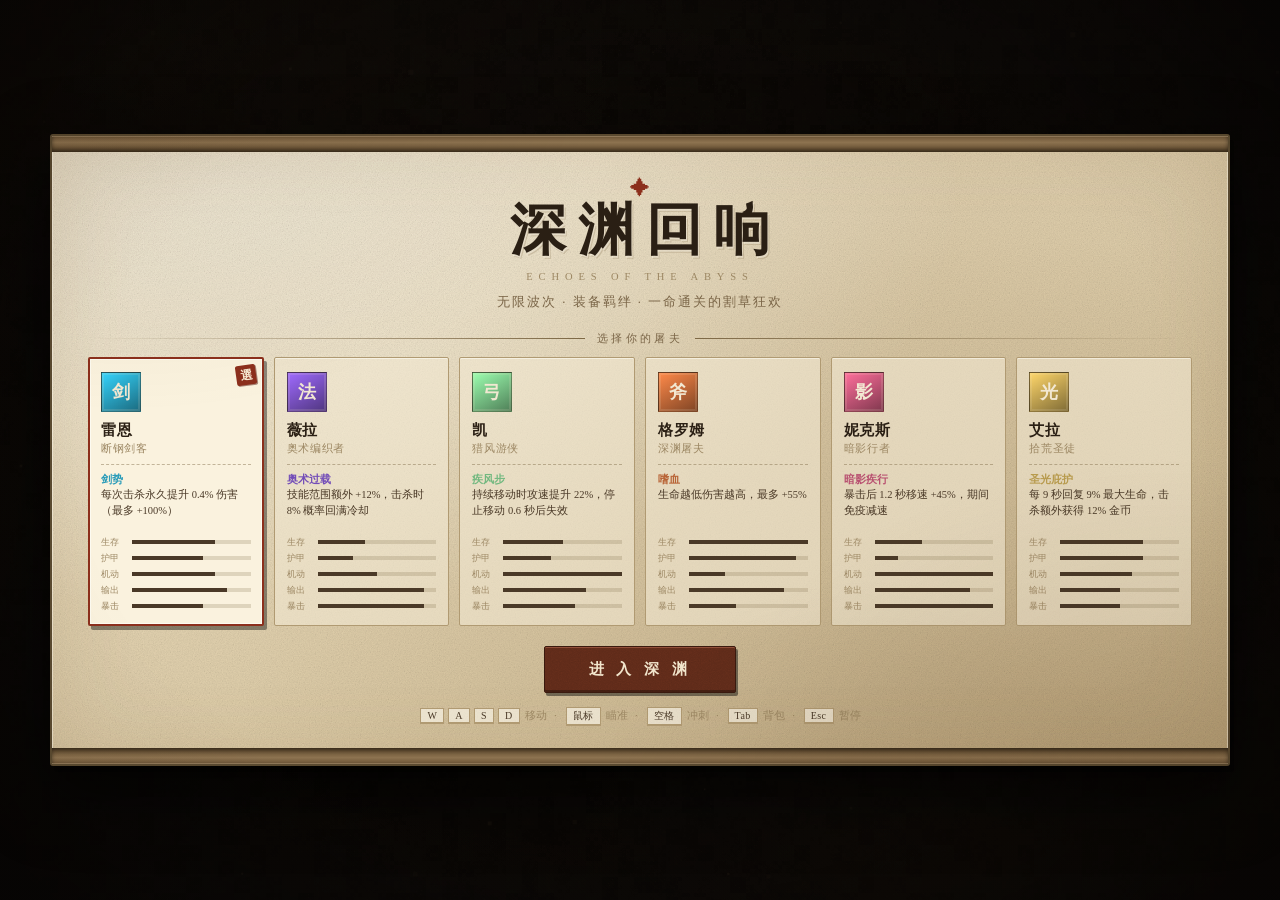
==== index.html @ 634b058a "feat: 深渊回响 —— 2.5D 割草肉鸽 - 纯前端零依赖，双击 index.html 即玩 - 10 武器 / 6 防具 / 10 饰品，词条与数值三层随机 - 佩戴位 + 12 格行囊：饰品" ====
<!DOCTYPE html>
<html lang="zh-CN">
<head>
<meta charset="utf-8" />
<meta name="viewport" content="width=device-width,initial-scale=1,maximum-scale=1,user-scalable=no" />
<title>深渊回响 · Echoes of the Abyss</title>
<link rel="stylesheet" href="css/style.css" />
</head>
<body>
<div id="app">
  <canvas id="cv"></canvas>

  <!-- ======================= HUD ======================= -->
  <div id="hud" class="hidden">
    <!-- 左上：生命 -->
    <div class="hud-panel hero-panel">
      <div class="avatar" id="avatarBox"><span id="avatarGlyph">剑</span></div>
      <div class="bars">
        <div class="bar hp-bar">
          <i id="hpFill"></i>
          <span id="hpText">100 / 100</span>
        </div>
        <div class="bar xp-bar">
          <i id="xpFill"></i>
          <span id="xpText">Lv.1</span>
        </div>
      </div>
    </div>

    <!-- 中上：波次 -->
    <div class="hud-panel wave-panel">
      <div class="wave-line">
        <span class="wlabel">WAVE</span>
        <b id="waveNum">1</b>
      </div>
      <div class="wave-timer" id="waveTimer">45.0</div>
      <div class="kill-line">击杀 <b id="killNum">0</b></div>
    </div>

    <!-- 右上：金币 -->
    <div class="hud-panel gold-panel">
      <span class="coin">◈</span>
      <b id="goldNum">0</b>
    </div>

    <!-- 左下：佩戴位 + 背包 + 羁绊 -->
    <div class="hud-left-bottom">
      <div class="worn-line">
        <div class="worn-bar" id="wornBar"></div>
        <button class="bag-toggle" id="bagToggle">
          <span class="bag-glyph">▤</span>
          <span class="bag-label">背包</span>
          <b id="bagCount">0/12</b>
        </button>
      </div>
      <div class="bond-bar" id="bondBar"></div>
    </div>

    <!-- 右下 -->
    <div class="hud-right-bottom">
      <div class="dash-box" id="dashBox">
        <div class="dash-fill" id="dashFill"></div>
        <div class="dash-label">冲刺</div>
      </div>
      <div class="stat-list" id="statList"></div>
    </div>
  </div>

  <!-- ======================= 标题 / 选人 ======================= -->
  <div id="screen-title" class="screen show">
    <div class="title-scroll">
      <div class="scroll-top"></div>
      <div class="scroll-body">
        <div class="title-block">
          <div class="title-mark">✦</div>
          <h1>深渊回响</h1>
          <div class="title-en">ECHOES OF THE ABYSS</div>
          <div class="title-sub">无限波次 · 装备羁绊 · 一命通关的割草狂欢</div>
        </div>

        <div class="section-label">选择你的屠夫</div>
        <div class="char-select" id="charSelect"></div>

        <div class="title-actions">
          <button class="btn primary big" id="btnStart">进 入 深 渊</button>
        </div>
        <div class="hint-line">
          <kbd>W</kbd><kbd>A</kbd><kbd>S</kbd><kbd>D</kbd> 移动 &nbsp;·&nbsp;
          <kbd>鼠标</kbd> 瞄准 &nbsp;·&nbsp; <kbd>空格</kbd> 冲刺 &nbsp;·&nbsp;
          <kbd>Tab</kbd> 背包 &nbsp;·&nbsp; <kbd>Esc</kbd> 暂停
        </div>
      </div>
      <div class="scroll-bottom"></div>
    </div>
  </div>

  <!-- ======================= 升级三选一 ======================= -->
  <div id="screen-levelup" class="screen">
    <div class="panel">
      <div class="panel-head">
        <div class="panel-title"><span class="lvl-badge" id="lvlBadge">2</span> 等级提升</div>
        <div class="panel-sub">从深渊的馈赠中挑选一项</div>
        <div class="rule"><span>❦</span></div>
      </div>
      <div class="cards" id="perkCards"></div>
      <div class="panel-foot">
        <button class="btn ghost" id="btnRerollPerk">重掷 · <span class="coin">◈</span><b id="perkRerollCost">25</b></button>
      </div>
    </div>
  </div>

  <!-- ======================= 商店 ======================= -->
  <div id="screen-shop" class="screen">
    <div class="panel shop-panel">
      <div class="panel-head">
        <div class="panel-title">黑 市</div>
        <div class="panel-sub">第 <b id="shopWave">1</b> 波已清空 · 物资已上架</div>
        <div class="rule"><span>❦</span></div>
      </div>

      <div class="shop-columns">
        <div class="shop-grid" id="shopGrid"></div>
        <aside class="loadout-side">
          <div class="side-title">佩 戴</div>
          <div class="worn-bar mini" id="shopWornBar"></div>
          <div class="side-title">背 包 <span class="side-count" id="shopBagCount">0/12</span></div>
          <div class="bag-grid mini" id="shopBagGrid"></div>
          <div class="side-title">羁 绊</div>
          <div class="bond-bar mini" id="shopBondBar"></div>
        </aside>
      </div>

      <div class="panel-foot shop-actions">
        <div class="foot-left">
          <button class="btn ghost" id="btnRerollShop">刷新 <span class="coin">◈</span><b id="shopRerollCost">20</b></button>
          <button class="btn ghost" id="btnHeal">治疗 45% <span class="coin">◈</span><b id="healCost">30</b></button>
          <button class="btn ghost" id="btnShopBag">整理背包</button>
        </div>
        <button class="btn primary" id="btnNextWave">进入第 <b id="nextWaveNum">2</b> 波 →</button>
      </div>
    </div>
  </div>

  <!-- ======================= 背包 ======================= -->
  <div id="screen-bag" class="screen">
    <div class="panel bag-panel">
      <div class="panel-head">
        <div class="panel-title">行 囊</div>
        <div class="panel-sub">武器与护甲需置于佩戴位方生效 · 饰品置于行囊中即生效</div>
        <div class="rule"><span>❦</span></div>
      </div>

      <div class="bag-layout">
        <section class="worn-side">
          <div class="side-title">佩 戴 位</div>
          <div class="worn-bar big" id="bagWornBar"></div>
          <div class="worn-tip" id="wornTip">点击行囊中的武器 / 护甲可换上</div>
          <div class="side-title">羁 绊</div>
          <div class="bond-bar" id="bagBondBar"></div>
        </section>

        <section class="bag-side">
          <div class="side-title">
            行 囊
            <span class="side-count" id="bagCount2">0 / 12</span>
          </div>
          <div class="bag-grid" id="bagGrid"></div>
          <div class="bag-legend">
            <span class="lg lg-on">● 生效中</span>
            <span class="lg lg-off">○ 未生效</span>
            <span class="lg">点击装备 · 右上角 ⊗ 丢弃</span>
          </div>
        </section>
      </div>

      <div class="panel-foot">
        <button class="btn primary" id="btnCloseBag">返回战斗</button>
      </div>
    </div>
  </div>

  <!-- ======================= 暂停 ======================= -->
  <div id="screen-pause" class="screen">
    <div class="panel pause-panel">
      <div class="panel-head">
        <div class="panel-title">暂 停</div>
        <div class="rule"><span>❦</span></div>
      </div>
      <div class="pause-stats" id="pauseStats"></div>
      <div class="panel-foot">
        <button class="btn ghost" id="btnOpenBag2">行囊</button>
        <button class="btn primary" id="btnResume">继续</button>
        <button class="btn ghost" id="btnQuit">放弃本局</button>
      </div>
    </div>
  </div>

  <!-- ======================= 死亡 ======================= -->
  <div id="screen-death" class="screen">
    <div class="panel death-panel">
      <div class="death-seal">✝</div>
      <div class="death-title">深 渊 吞 噬 了 你</div>
      <div class="death-sub" id="deathSub">你坚持到了第 1 波</div>
      <div class="rule"><span>❦</span></div>
      <div class="death-stats" id="deathStats"></div>
      <button class="btn primary big" id="btnRestart">再 来 一 次</button>
    </div>
  </div>

  <div id="tipToast" class="toast"></div>
</div>

<!-- ============ 核心 ============ -->
<script src="js/core/rng.js"></script>
<script src="js/core/utils.js"></script>
<script src="js/core/grid.js"></script>
<script src="js/core/audio.js"></script>
<!-- ============ 数据 ============ -->
<script src="js/data/affixes.js"></script>
<script src="js/data/items.js"></script>
<script src="js/data/bonds.js"></script>
<script src="js/data/characters.js"></script>
<script src="js/data/perks.js"></script>
<script src="js/data/enemies.js"></script>
<script src="js/data/pixelart-actors.js"></script>
<script src="js/data/pixelart-items.js"></script>
<script src="js/data/pixelart-ground.js"></script>
<!-- ============ 模拟 ============ -->
<script src="js/sim/loot.js"></script>
<script src="js/sim/combat.js"></script>
<script src="js/sim/world.js"></script>
<script src="js/sim/net.js"></script>
<!-- ============ 渲染 / UI ============ -->
<script src="js/render/pixels.js"></script>
<script src="js/render/icons.js"></script>
<script src="js/render/renderer.js"></script>
<script src="js/ui/ui.js"></script>
<script src="js/main.js"></script>
</body>
</html>
---- css/style.css ----
/* ==========================================================
   深渊回响 · Echoes of the Abyss
   视觉：羊皮纸 / 墨迹 / 火漆印 / 手工装帧
   原则：不使用玻璃拟态、不使用霓虹发光，用纸张纹理与
        实心投影建立层次。
   ========================================================== */

:root {
  /* 纸张 */
  --paper:      #e9dcc0;
  --paper-lit:  #f2e8d2;
  --paper-mid:  #ddcaa5;
  --paper-deep: #c9b489;
  --paper-dark: #b39c72;

  /* 墨 */
  --ink:        #2a1f14;
  --ink-soft:   #4a3927;
  --ink-faint:  #7a6547;
  --ink-ghost:  #9c8763;

  /* 线 */
  --line:       #b09a72;
  --line-deep:  #7d6845;
  --line-dark:  #5a4a30;

  /* 强调 */
  --seal:       #8c2f1c;
  --seal-deep:  #6b2113;
  --gold:       #9a7327;
  --moss:       #4d6b3c;

  /* 稀有度（浅纸上的可读版本） */
  --r-common: #5e4c36;
  --r-rare:   #23578c;
  --r-epic:   #663a8c;
  --r-legend: #9a6212;
  --r-mythic: #8c2f1c;

  --serif: "Songti SC", "SimSun", "STSong", "Noto Serif SC", "Source Han Serif SC", Georgia, "Times New Roman", serif;
  --serif-en: Georgia, "Times New Roman", "Songti SC", serif;
}

* { box-sizing: border-box; margin: 0; padding: 0; }

html, body {
  width: 100%; height: 100%;
  overflow: hidden;
  background: #0b0907;
  color: var(--ink);
  font-family: var(--serif);
  -webkit-font-smoothing: antialiased;
  user-select: none;
  -webkit-user-select: none;
}

#app { position: fixed; inset: 0; }

#cv {
  position: absolute; inset: 0;
  width: 100%; height: 100%;
  display: block;
  cursor: crosshair;
}

.hidden { display: none !important; }

/* ==========================================================
   纸张基材
   ========================================================== */
.paper-skin,
.hud-panel,
.panel,
.title-scroll,
.btn,
.bag-toggle {
  background-color: var(--paper);
  background-image:
    url("data:image/svg+xml,%3Csvg xmlns='http://www.w3.org/2000/svg' width='200' height='200'%3E%3Cfilter id='f'%3E%3CfeTurbulence type='fractalNoise' baseFrequency='0.82' numOctaves='4' stitchTiles='stitch'/%3E%3CfeColorMatrix type='saturate' values='0'/%3E%3C/filter%3E%3Crect width='200' height='200' filter='url(%23f)' opacity='0.30'/%3E%3C/svg%3E"),
    radial-gradient(ellipse at 15% 8%, rgba(255,252,240,.55), transparent 52%),
    radial-gradient(ellipse at 88% 92%, rgba(140,110,70,.26), transparent 58%),
    radial-gradient(ellipse at 70% 20%, rgba(160,130,85,.12), transparent 46%),
    linear-gradient(158deg, #f0e5cd 0%, #e3d3b1 45%, #d3bf95 100%);
  background-blend-mode: multiply, normal, normal, normal, normal;
}

/* ==========================================================
   像素图标
   ========================================================== */
.px-icon {
  width: 32px;
  height: 32px;
  display: block;
  image-rendering: pixelated;
  image-rendering: crisp-edges;
  -ms-interpolation-mode: nearest-neighbor;
}

.worn-slot .px-icon { width: 34px; height: 34px; }
.worn-bar.big .worn-slot .px-icon { width: 42px; height: 42px; flex: none; }
.worn-bar.mini .worn-slot .px-icon { width: 30px; height: 30px; }
.si-icon .px-icon { width: 38px; height: 38px; }
.bag-cell .px-icon { width: 44px; height: 44px; }
.bag-grid.mini .bag-cell .px-icon { width: 28px; height: 28px; }

/* 旧 SVG 规则保留兼容 */
.equip-slot svg { width: 30px; height: 30px; }

/* ==========================================================
   HUD
   ========================================================== */
#hud {
  position: absolute; inset: 0;
  pointer-events: none;
  font-size: 13px;
}

.hud-panel {
  position: absolute;
  border: 1px solid #6b5636;
  border-radius: 2px;
  background-color: #c6ae85;
  background-image:
    url("data:image/svg+xml,%3Csvg xmlns='http://www.w3.org/2000/svg' width='200' height='200'%3E%3Cfilter id='f'%3E%3CfeTurbulence type='fractalNoise' baseFrequency='0.8' numOctaves='4' stitchTiles='stitch'/%3E%3CfeColorMatrix type='saturate' values='0'/%3E%3C/filter%3E%3Crect width='200' height='200' filter='url(%23f)' opacity='0.38'/%3E%3C/svg%3E"),
    radial-gradient(ellipse at 14% 6%, rgba(255,248,228,.45), transparent 55%),
    radial-gradient(ellipse at 92% 96%, rgba(110,82,48,.42), transparent 62%),
    linear-gradient(158deg, #dbc9a4 0%, #c4ac81 52%, #ae9569 100%);
  background-blend-mode: multiply, normal, normal, normal;
  box-shadow:
    inset 0 1px 0 rgba(255,250,232,.55),
    inset 0 -1px 0 rgba(90,68,40,.28),
    inset 0 0 14px rgba(92,64,32,.18),
    2px 3px 0 rgba(0,0,0,.5);
}

/* ---- 左上：生命 ---- */
.hero-panel {
  top: 16px; left: 16px;
  display: flex; align-items: center; gap: 10px;
  padding: 7px 14px 7px 7px;
}

.avatar {
  width: 44px; height: 44px;
  display: grid; place-items: center;
  font-size: 20px; font-weight: 700;
  color: var(--paper-lit);
  background: linear-gradient(150deg, #6d5433, #3f301c);
  border: 1px solid var(--line-dark);
  border-radius: 2px;
  box-shadow: inset 0 0 0 2px rgba(233,220,192,.18), 1px 2px 0 rgba(0,0,0,.35);
  text-shadow: 0 1px 0 rgba(0,0,0,.6);
}

.bars { display: flex; flex-direction: column; gap: 4px; width: 208px; }

.bar {
  position: relative;
  height: 15px;
  border: 1px solid var(--line-dark);
  border-radius: 1px;
  background: rgba(90,70,45,.22);
  overflow: hidden;
  box-shadow: inset 0 1px 3px rgba(60,45,28,.35);
}
.bar i {
  position: absolute; left: 0; top: 0; bottom: 0;
  width: 100%; display: block;
  transition: width .12s linear;
}
.hp-bar i {
  background: linear-gradient(180deg, #a8392a, #7d2418);
  box-shadow: inset 0 1px 0 rgba(255,180,150,.35);
}
.xp-bar { height: 9px; }
.xp-bar i {
  background: linear-gradient(180deg, #5a7a52, #3e5738);
  box-shadow: inset 0 1px 0 rgba(200,230,180,.3);
}
.bar span {
  position: absolute; inset: 0;
  display: grid; place-items: center;
  font-family: var(--serif-en);
  font-size: 10px; font-weight: 700;
  letter-spacing: .04em;
  color: #f4ecd8;
  text-shadow: 0 1px 1px rgba(0,0,0,.85);
  z-index: 2;
  font-variant-numeric: tabular-nums;
}
.xp-bar span { font-size: 8.5px; }

/* ---- 中上：波次 ---- */
.wave-panel {
  top: 16px; left: 50%;
  transform: translateX(-50%);
  min-width: 132px;
  padding: 6px 20px 8px;
  text-align: center;
}
.wave-line {
  display: flex; align-items: baseline; justify-content: center; gap: 7px;
  font-family: var(--serif-en);
}
.wlabel { font-size: 9px; letter-spacing: .32em; color: var(--ink-ghost); }
.wave-line b { font-size: 19px; color: var(--seal); }
.wave-timer {
  font-family: var(--serif-en);
  font-size: 21px; font-weight: 400;
  color: var(--ink);
  line-height: 1.1;
  font-variant-numeric: tabular-nums;
}
.wave-timer.urgent { color: var(--seal); }
.kill-line { font-size: 9.5px; color: var(--ink-ghost); letter-spacing: .12em; }
.kill-line b { color: var(--ink-soft); font-family: var(--serif-en); }

/* ---- 右上：金币 ---- */
.gold-panel {
  top: 16px; right: 16px;
  display: flex; align-items: center; gap: 7px;
  padding: 9px 15px;
  min-width: 92px; justify-content: center;
  font-family: var(--serif-en);
  font-size: 16px; font-weight: 700;
  color: var(--gold);
}
.coin { color: var(--gold); font-size: 12px; }

/* ---- 左下 ---- */
.hud-left-bottom {
  position: absolute;
  left: 16px; bottom: 16px;
  display: flex; flex-direction: column; gap: 8px;
  max-width: 400px;
  align-items: flex-start;
}

.worn-line { display: flex; gap: 8px; align-items: flex-end; }

.worn-bar { display: flex; gap: 7px; }

.worn-slot {
  position: relative;
  width: 54px; height: 54px;
  border: 1px solid var(--line-deep);
  border-radius: 2px;
  display: grid; place-items: center;
  background-color: var(--paper-mid);
  background-image:
    url("data:image/svg+xml,%3Csvg xmlns='http://www.w3.org/2000/svg' width='120' height='120'%3E%3Cfilter id='f'%3E%3CfeTurbulence type='fractalNoise' baseFrequency='0.9' numOctaves='3'/%3E%3CfeColorMatrix type='saturate' values='0'/%3E%3C/filter%3E%3Crect width='120' height='120' filter='url(%23f)' opacity='0.3'/%3E%3C/svg%3E");
  background-blend-mode: multiply;
  box-shadow:
    inset 0 1px 0 rgba(255,255,250,.5),
    1px 2px 0 rgba(0,0,0,.4);
  transition: transform .14s;
}
.worn-slot svg { width: 28px; height: 28px; }
.worn-slot:hover { transform: translateY(-2px); }
.worn-slot .slot-tag {
  position: absolute; bottom: -5px; left: 50%; transform: translateX(-50%);
  font-size: 8px; letter-spacing: .1em;
  color: var(--paper-lit);
  background: var(--ink-soft);
  padding: 0 5px; border-radius: 1px;
  white-space: nowrap;
}
.worn-slot.empty { opacity: .55; }
.worn-slot.empty svg { opacity: .28; }

/* 稀有度：用印泥色描边 */
.r-common { border-color: #7d6a4e; }
.r-rare   { border-color: #2b5f93; box-shadow: inset 0 1px 0 rgba(255,255,250,.5), 1px 2px 0 rgba(0,0,0,.4), inset 0 0 0 1px rgba(43,95,147,.4); }
.r-epic   { border-color: #6b3f8f; box-shadow: inset 0 1px 0 rgba(255,255,250,.5), 1px 2px 0 rgba(0,0,0,.4), inset 0 0 0 1px rgba(107,63,143,.4); }
.r-legend { border-color: #9a6212; box-shadow: inset 0 1px 0 rgba(255,255,250,.5), 1px 2px 0 rgba(0,0,0,.4), inset 0 0 0 1px rgba(154,98,18,.45); }
.r-mythic { border-color: #8c2f1c; box-shadow: inset 0 1px 0 rgba(255,255,250,.5), 1px 2px 0 rgba(0,0,0,.4), inset 0 0 0 1px rgba(140,47,28,.5); }

/* 背包按钮 */
.bag-toggle {
  pointer-events: auto;
  display: flex; align-items: center; gap: 6px;
  padding: 8px 12px;
  border: 1px solid var(--line-deep);
  border-radius: 2px;
  font-family: var(--serif);
  font-size: 11.5px;
  color: var(--ink-soft);
  cursor: pointer;
  transition: transform .14s;
  box-shadow: inset 0 1px 0 rgba(255,255,250,.6), 1px 2px 0 rgba(0,0,0,.4);
}
.bag-toggle:hover { transform: translateY(-2px); }
.bag-glyph { font-size: 13px; color: var(--ink-faint); }
.bag-toggle b { font-family: var(--serif-en); color: var(--seal); font-size: 11px; }
.bag-toggle.full { border-color: var(--seal); background-color: #f0dcc0; }
.bag-toggle.full b { color: var(--seal-deep); }

/* 羁绊 */
.bond-bar { display: flex; flex-wrap: wrap; gap: 5px; }
.bond-chip {
  display: flex; align-items: center; gap: 5px;
  padding: 2px 7px;
  border: 1px solid var(--line);
  border-radius: 1px;
  font-size: 10.5px;
  color: var(--ink-ghost);
  background: rgba(233,220,192,.82);
  box-shadow: 1px 1px 0 rgba(0,0,0,.28);
}
.bond-chip.active {
  color: var(--ink);
  border-color: var(--line-deep);
  background: rgba(242,232,210,.96);
}
.bond-chip b { font-family: var(--serif-en); font-size: 10px; }
.bond-chip .bdot {
  width: 5px; height: 5px; border-radius: 50%;
  background: currentColor; opacity: .35;
}
.bond-chip.active .bdot { opacity: 1; }

/* ---- 右下 ---- */
.hud-right-bottom {
  position: absolute;
  right: 16px; bottom: 16px;
  display: flex; align-items: flex-end; gap: 10px;
}

.dash-box {
  position: relative;
  width: 54px; height: 54px;
  border: 1px solid var(--line-deep);
  border-radius: 2px;
  overflow: hidden;
  display: grid; place-items: center;
  background-color: var(--paper-mid);
  box-shadow: inset 0 1px 0 rgba(255,255,250,.5), 1px 2px 0 rgba(0,0,0,.4);
}
.dash-fill {
  position: absolute; left: 0; right: 0; bottom: 0;
  height: 100%;
  background: repeating-linear-gradient(45deg,
    rgba(108,88,58,.22) 0 4px, rgba(108,88,58,.10) 4px 8px);
  transition: height .1s linear;
}
.dash-label {
  position: relative; z-index: 2;
  font-size: 10px; letter-spacing: .12em; color: var(--ink-soft);
}

.stat-list {
  display: grid;
  font-family: var(--serif-en);
  font-size: 11.5px;
  color: var(--ink-soft);
  text-align: right;
  line-height: 1.68;
  padding: 8px 13px;
  min-width: 138px;
  border: 1px solid var(--line-deep);
  border-radius: 2px;
  background: rgba(233,220,192,.9);
  box-shadow: inset 0 1px 0 rgba(255,255,250,.55), 1px 2px 0 rgba(0,0,0,.4);
}
.stat-list i { color: var(--seal); font-style: normal; font-weight: 700; }

/* ==========================================================
   屏幕
   ========================================================== */
.screen {
  position: absolute; inset: 0;
  display: none;
  align-items: center; justify-content: center;
  flex-direction: column;
  background: rgba(10, 7, 4, 0.76);
  z-index: 20;
  padding: 22px;
}
.screen.show { display: flex; animation: screenIn .2s ease-out; }
@keyframes screenIn { from { opacity: 0; } to { opacity: 1; } }

.panel {
  width: min(980px, 100%);
  max-height: calc(100vh - 48px);
  overflow-y: auto;
  border: 2px solid var(--line-dark);
  border-radius: 3px;
  padding: 30px 34px 26px;
  position: relative;
  box-shadow:
    inset 0 0 0 1px rgba(255,252,240,.5),
    inset 0 0 60px rgba(150,120,80,.16),
    0 18px 50px rgba(0,0,0,.7),
    4px 5px 0 rgba(0,0,0,.35);
}

.panel::before {
  content: "";
  position: absolute;
  inset: 9px;
  border: 1px solid rgba(125,104,69,.45);
  pointer-events: none;
}

/* 旧纸的污渍与暗角：让大面积纸面不至于太"新" */
.panel::after,
.title-scroll::after {
  content: "";
  position: absolute;
  inset: 0;
  pointer-events: none;
  background:
    radial-gradient(ellipse at 10% 6%, rgba(112,80,42,.13), transparent 30%),
    radial-gradient(ellipse at 92% 84%, rgba(112,80,42,.11), transparent 28%),
    radial-gradient(ellipse at 68% 97%, rgba(96,66,32,.10), transparent 24%),
    radial-gradient(ellipse at 50% 50%, transparent 62%, rgba(96,66,32,.10));
  mix-blend-mode: multiply;
}

.panel-head { margin-bottom: 20px; }
.panel-title {
  font-size: 23px; font-weight: 700;
  letter-spacing: .2em;
  color: var(--ink);
  display: flex; align-items: center; gap: 12px;
}
.panel-sub {
  font-size: 12.5px; color: var(--ink-faint);
  letter-spacing: .06em; margin-top: 7px;
}
.panel-foot {
  display: flex; align-items: center; justify-content: flex-end;
  gap: 12px; margin-top: 22px;
  flex-wrap: wrap;
}

.rule {
  display: flex; align-items: center; gap: 10px;
  margin: 14px 0 0;
  color: var(--ink-ghost);
}
.rule::before, .rule::after {
  content: ""; flex: 1; height: 1px;
  background: linear-gradient(90deg, transparent, var(--line-deep) 50%, transparent);
}
.rule span { font-size: 11px; line-height: 1; }

.lvl-badge {
  display: inline-grid; place-items: center;
  min-width: 32px; height: 32px; padding: 0 7px;
  background: var(--seal);
  color: var(--paper-lit);
  font-family: var(--serif-en);
  font-size: 16px; font-weight: 700;
  border: 1px solid var(--seal-deep);
  box-shadow: inset 0 1px 0 rgba(255,180,160,.35), 1px 2px 0 rgba(0,0,0,.4);
}

/* ---- 按钮 ---- */
.btn {
  font-family: var(--serif);
  font-size: 13px; font-weight: 600;
  letter-spacing: .1em;
  padding: 9px 22px;
  border-radius: 2px;
  border: 1px solid var(--line-deep);
  color: var(--ink-soft);
  cursor: pointer;
  display: inline-flex; align-items: center; gap: 7px;
  pointer-events: auto;
  transition: transform .12s, background-color .12s;
  box-shadow:
    inset 0 1px 0 rgba(255,255,250,.6),
    1px 2px 0 rgba(0,0,0,.4);
}
.btn:hover { transform: translateY(-1px); background-color: var(--paper-lit); }
.btn:active { transform: translateY(1px); box-shadow: inset 0 1px 3px rgba(90,70,45,.4); }

.btn.primary {
  background-color: #5d2a19;
  background-image:
    url("data:image/svg+xml,%3Csvg xmlns='http://www.w3.org/2000/svg' width='120' height='120'%3E%3Cfilter id='f'%3E%3CfeTurbulence type='fractalNoise' baseFrequency='0.9' numOctaves='3'/%3E%3CfeColorMatrix type='saturate' values='0'/%3E%3C/filter%3E%3Crect width='120' height='120' filter='url(%23f)' opacity='0.22'/%3E%3C/svg%3E");
  background-blend-mode: overlay;
  border: 1px solid #3a1a0e;
  color: #f2e6cd;
  font-weight: 700;
  box-shadow:
    inset 0 1px 0 rgba(255,160,130,.3),
    inset 0 -2px 0 rgba(0,0,0,.3),
    2px 3px 0 rgba(0,0,0,.45);
}
.btn.primary:hover { background-color: #6e3320; }
.btn.ghost { background: transparent; border-color: var(--line); color: var(--ink-faint); box-shadow: none; }
.btn.ghost:hover { border-color: var(--line-deep); color: var(--ink); background-color: rgba(242,232,210,.5); }
.btn.big { font-size: 15px; padding: 13px 44px; letter-spacing: .3em; }
.btn:disabled { opacity: .4; cursor: not-allowed; transform: none !important; }
.btn .coin { font-size: 11px; }

/* ==========================================================
   标题页
   ========================================================== */
#screen-title {
  justify-content: center;
  background: radial-gradient(ellipse at 50% 45%, rgba(12,9,6,.5), rgba(6,4,3,.9));
}

.title-scroll {
  width: min(1180px, 100%);
  border: 2px solid var(--line-dark);
  border-radius: 3px;
  box-shadow:
    inset 0 0 0 1px rgba(255,252,240,.5),
    inset 0 0 80px rgba(150,120,80,.18),
    0 24px 70px rgba(0,0,0,.8),
    4px 6px 0 rgba(0,0,0,.35);
  overflow: hidden;
}
.scroll-top, .scroll-bottom {
  height: 16px;
  background: linear-gradient(180deg, #6b5335, #8d7350 40%, #5a4529);
  box-shadow: inset 0 1px 0 rgba(255,230,190,.25), inset 0 -2px 4px rgba(0,0,0,.45);
  position: relative;
}
.scroll-bottom { transform: scaleY(-1); }
.scroll-body { padding: 26px 36px 22px; }

.title-block { text-align: center; }
.title-mark { font-size: 20px; color: var(--seal); line-height: 1; }
.title-block h1 {
  font-size: clamp(36px, 5vw, 56px);
  font-weight: 700;
  letter-spacing: .22em;
  line-height: 1.15;
  margin-left: .22em;
  color: var(--ink);
  text-shadow: 1px 2px 0 rgba(255,250,235,.5), 2px 3px 0 rgba(120,95,60,.22);
}
.title-en {
  font-family: var(--serif-en);
  font-size: 10.5px; letter-spacing: .56em;
  color: var(--ink-ghost);
  margin-top: 8px;
}
.title-sub {
  font-size: 12.5px; color: var(--ink-faint);
  letter-spacing: .16em; margin-top: 12px;
}

.section-label {
  font-size: 11px; letter-spacing: .3em;
  color: var(--ink-faint);
  margin: 20px 0 11px;
  display: flex; align-items: center; gap: 12px;
}
.section-label::before, .section-label::after {
  content: ""; height: 1px; flex: 1;
  background: linear-gradient(90deg, transparent, var(--line-deep));
}
.section-label::after { background: linear-gradient(90deg, var(--line-deep), transparent); }

.char-select {
  display: grid;
  grid-template-columns: repeat(6, minmax(0, 1fr));
  gap: 10px;
}
@media (max-width: 1080px) { .char-select { grid-template-columns: repeat(3, 1fr); } }

.char-card {
  position: relative;
  background-color: rgba(242,232,210,.62);
  border: 1px solid var(--line);
  border-radius: 2px;
  padding: 14px 12px 12px;
  cursor: pointer;
  transition: background-color .16s, transform .16s, box-shadow .16s;
  box-shadow: inset 0 1px 0 rgba(255,255,250,.5);
}
.char-card:hover {
  background-color: rgba(248,240,222,.92);
  transform: translateY(-3px);
  box-shadow: inset 0 1px 0 rgba(255,255,250,.6), 2px 3px 0 rgba(0,0,0,.35);
}
.char-card.selected {
  background-color: #faf2de;
  border: 2px solid var(--seal);
  padding: 13px 11px 11px;
  box-shadow: inset 0 0 0 1px rgba(255,255,250,.7), 3px 4px 0 rgba(0,0,0,.4);
}
.char-card.selected::after {
  content: "選";
  position: absolute; top: 6px; right: 6px;
  width: 20px; height: 20px;
  display: grid; place-items: center;
  font-size: 12px; font-weight: 700;
  color: #f6e9d2;
  background: var(--seal);
  border-radius: 2px;
  transform: rotate(-8deg);
  box-shadow: 1px 1px 0 rgba(90,30,20,.5);
}

.cc-glyph {
  width: 40px; height: 40px;
  display: grid; place-items: center;
  font-size: 18px; font-weight: 700;
  color: var(--paper-lit);
  margin-bottom: 9px;
  border: 1px solid rgba(40,30,18,.5);
  box-shadow: inset 0 0 0 2px rgba(233,220,192,.15);
}
.cc-name { font-size: 14.5px; font-weight: 700; letter-spacing: .05em; color: var(--ink); }
.cc-title { font-size: 10.5px; color: var(--ink-ghost); letter-spacing: .06em; margin-top: 2px; }
.cc-perk {
  font-size: 10.5px; color: var(--ink-soft); line-height: 1.5;
  margin-top: 8px; padding-top: 7px;
  border-top: 1px dashed rgba(125,104,69,.45);
  height: 64px;
  overflow: hidden;
}
.cc-stats { margin-top: 8px; display: flex; flex-direction: column; gap: 3px; }
.cc-stat { display: flex; align-items: center; gap: 5px; font-size: 9px; color: var(--ink-ghost); }
.cc-stat .k { width: 26px; flex: none; }
.cc-stat .track {
  flex: 1; height: 4px;
  background: rgba(125,104,69,.22);
  overflow: hidden;
}
.cc-stat .track i { display: block; height: 100%; background: var(--ink-soft); }

.title-actions { display: flex; justify-content: center; margin-top: 20px; }
.hint-line {
  margin-top: 14px; text-align: center;
  font-size: 11px; color: var(--ink-ghost);
  letter-spacing: .04em;
}
kbd {
  display: inline-block;
  font-family: var(--serif-en); font-size: 10px;
  padding: 1px 6px; margin: 0 2px;
  border: 1px solid var(--line);
  border-bottom-width: 2px;
  background: rgba(255,252,242,.6);
  color: var(--ink-soft);
}

/* ==========================================================
   升级卡片
   ========================================================== */
.cards { display: grid; grid-template-columns: repeat(3, 1fr); gap: 13px; }
@media (max-width: 820px) { .cards { grid-template-columns: 1fr; } }

.perk-card {
  position: relative;
  background-color: rgba(245,236,216,.75);
  border: 1px solid var(--line);
  border-radius: 2px;
  padding: 18px 16px 16px;
  cursor: pointer;
  transition: all .16s ease;
  min-height: 176px;
  display: flex; flex-direction: column;
  box-shadow: inset 0 1px 0 rgba(255,255,250,.6);
}
.perk-card:hover {
  background-color: #fbf3e0;
  transform: translateY(-4px);
  border-color: var(--line-dark);
  box-shadow: inset 0 1px 0 rgba(255,255,250,.7), 3px 4px 0 rgba(0,0,0,.35);
}
.perk-card::before {
  content: ""; position: absolute; left: 0; right: 0; top: 0; height: 4px;
  background: var(--rc, var(--line-deep));
}

.perk-icon {
  width: 44px; height: 44px;
  display: grid; place-items: center;
  margin-bottom: 12px;
  font-size: 21px; font-weight: 700;
  color: var(--rc, var(--ink-soft));
  border: 1px solid var(--line);
  background: rgba(255,252,242,.55);
  box-shadow: inset 0 0 0 1px rgba(255,255,250,.6);
}
.perk-name { font-size: 15.5px; font-weight: 700; letter-spacing: .04em; color: var(--ink); }
.perk-tier { font-size: 9.5px; letter-spacing: .2em; color: var(--ink-ghost); margin-top: 4px; }
.perk-desc {
  font-size: 12.5px; line-height: 1.72; color: var(--ink-soft);
  margin-top: 11px; flex: 1;
}
.perk-desc em { color: var(--seal); font-style: normal; font-weight: 700; }
.perk-stack {
  position: absolute; top: 12px; right: 12px;
  font-family: var(--serif-en); font-size: 10px;
  color: var(--ink-faint);
  border: 1px solid var(--line);
  padding: 1px 6px;
}

/* ==========================================================
   商店
   ========================================================== */
.shop-panel { width: min(1060px, 100%); }

.shop-columns { display: grid; grid-template-columns: 1fr 258px; gap: 22px; }
@media (max-width: 940px) { .shop-columns { grid-template-columns: 1fr; } }

.shop-grid { display: grid; grid-template-columns: repeat(2, 1fr); gap: 11px; align-content: start; }
@media (max-width: 640px) { .shop-grid { grid-template-columns: 1fr; } }

.shop-item {
  position: relative;
  display: flex; gap: 11px;
  background-color: rgba(246,238,220,.7);
  border: 1px solid var(--line);
  border-radius: 2px;
  padding: 12px;
  min-height: 110px;
  cursor: pointer;
  transition: background-color .16s, transform .16s, box-shadow .16s;
  box-shadow: inset 0 1px 0 rgba(255,255,250,.55);
}
.shop-item:hover {
  background-color: #fbf5e6;
  transform: translateY(-2px);
  border-color: var(--line-dark);
  box-shadow: inset 0 1px 0 rgba(255,255,250,.6), 3px 4px 0 rgba(0,0,0,.32);
}
.shop-item.sold { opacity: .42; cursor: default; transform: none !important; box-shadow: none !important; }
.shop-item.cant { opacity: .6; cursor: not-allowed; }
.shop-item.cant:hover { transform: none; }

.si-icon {
  width: 50px; height: 50px; flex: none;
  display: grid; place-items: center;
  border: 1px solid var(--line);
  background: rgba(255,252,242,.5);
  box-shadow: inset 0 0 0 1px rgba(255,255,250,.55);
}
.si-icon svg { width: 30px; height: 30px; }

.si-body { flex: 1; min-width: 0; }
.si-name {
  font-size: 14.5px; font-weight: 700;
  color: var(--rc, var(--ink));
  padding-right: 48px;
  line-height: 1.3;
}
.si-meta { font-size: 10.5px; color: var(--ink-faint); letter-spacing: .06em; margin-top: 3px; }
.si-stats { margin-top: 7px; display: flex; flex-direction: column; gap: 1px; }
.si-stat { font-family: var(--serif-en); font-size: 12px; color: #3d3021; line-height: 1.55; }
.si-stat.affix { color: #2b5f93; }

.si-price {
  position: absolute; top: 10px; right: 11px;
  font-family: var(--serif-en); font-size: 13px; font-weight: 700;
  color: var(--gold);
  display: flex; align-items: center; gap: 3px;
}
.si-price.no { color: var(--seal); }
.si-buy-hint {
  position: absolute; right: 11px; bottom: 9px;
  font-size: 9.5px; letter-spacing: .08em; color: var(--ink-ghost);
}

.loadout-side {
  border-left: 1px solid rgba(125,104,69,.4);
  padding-left: 18px;
  display: flex; flex-direction: column; gap: 8px;
}
.side-title {
  font-size: 10px; letter-spacing: .26em; color: var(--ink-faint);
  margin-top: 4px;
  display: flex; justify-content: space-between; align-items: baseline;
}
.side-count { font-family: var(--serif-en); letter-spacing: 0; color: var(--seal); }

.worn-bar.mini { display: grid; grid-template-columns: 1fr 1fr; gap: 7px; }
.worn-bar.mini .worn-slot { width: 100%; height: 50px; }
.bond-bar.mini { flex-direction: column; gap: 4px; }
.bond-bar.mini .bond-chip { font-size: 10px; }

.shop-actions { justify-content: space-between; border-top: 1px solid rgba(125,104,69,.4); padding-top: 16px; }
.foot-left { display: flex; gap: 9px; flex-wrap: wrap; }

/* ==========================================================
   背包
   ========================================================== */
.bag-panel { width: min(1080px, 100%); }

.bag-layout { display: grid; grid-template-columns: 300px 1fr; gap: 26px; }
@media (max-width: 860px) { .bag-layout { grid-template-columns: 1fr; } }

.worn-side {
  border-right: 1px solid rgba(125,104,69,.4);
  padding-right: 22px;
  display: flex; flex-direction: column; gap: 9px;
}
.worn-bar.big { flex-direction: column; }
.worn-bar.big .worn-slot {
  width: 100%; height: 66px;
  display: flex; align-items: center; justify-content: flex-start;
  gap: 12px; padding: 0 12px;
}
.worn-bar.big .worn-slot svg { width: 30px; height: 30px; flex: none; }
.worn-slot .ws-body { flex: 1; min-width: 0; text-align: left; }
.worn-slot .ws-name { font-size: 12.5px; font-weight: 700; line-height: 1.3; }
.worn-slot .ws-tag { font-size: 9.5px; color: var(--ink-ghost); margin-top: 2px; }
.worn-slot .ws-empty { font-size: 12px; color: var(--ink-ghost); }

.worn-tip {
  font-size: 10.5px; color: var(--ink-ghost);
  line-height: 1.6; margin: 2px 0 6px; padding-left: 2px;
}

.bag-side { display: flex; flex-direction: column; gap: 9px; }

.bag-grid { display: grid; grid-template-columns: repeat(4, minmax(0, 96px)); gap: 8px; }
.bag-grid.mini { grid-template-columns: repeat(3, 1fr); gap: 6px; }

.bag-cell {
  position: relative;
  aspect-ratio: 1 / 1;
  border: 1px solid var(--line-deep);
  border-radius: 2px;
  display: grid; place-items: center;
  background-color: rgba(214,198,166,.42);
  box-shadow: inset 0 1px 3px rgba(120,95,60,.22);
  transition: background-color .14s, transform .14s;
  cursor: default;
}
.bag-cell.has {
  cursor: pointer;
  background-color: #f7efdd;
  box-shadow: inset 0 1px 0 rgba(255,255,250,.7), 1px 1px 0 rgba(0,0,0,.18);
}
.bag-cell.has:hover {
  transform: translateY(-2px);
  background-color: #fdf7e9;
  box-shadow: 1px 2px 0 rgba(0,0,0,.28);
}
.bag-cell.empty { opacity: .5; }
.bag-cell svg { width: 30px; height: 30px; }

.bag-cell.on::after {
  content: "效";
  position: absolute; top: -5px; right: -5px;
  width: 17px; height: 17px;
  display: grid; place-items: center;
  font-size: 9px; font-weight: 700;
  color: #f6e9d2;
  background: var(--moss);
  border-radius: 1px;
  box-shadow: 1px 1px 0 rgba(0,0,0,.3);
}
.bag-cell.off::before {
  content: "";
  position: absolute; inset: 0;
  background: rgba(210,198,176,.42);
  pointer-events: none;
}
.bag-cell .cell-drop {
  position: absolute; left: -4px; top: -4px;
  width: 15px; height: 15px;
  display: none; place-items: center;
  font-size: 10px; line-height: 1;
  color: #f6e9d2; background: var(--seal);
  border-radius: 1px;
  box-shadow: 1px 1px 0 rgba(0,0,0,.3);
}
.bag-cell.has:hover .cell-drop { display: grid; }

.bag-legend {
  display: flex; gap: 14px; flex-wrap: wrap;
  font-size: 10px; color: var(--ink-ghost);
  margin-top: 2px;
}
.bag-legend .lg-on { color: var(--moss); }
.bag-legend .lg-off { color: var(--ink-faint); }

/* ==========================================================
   暂停 / 死亡
   ========================================================== */
.pause-panel { width: min(540px, 100%); }
.pause-stats, .death-stats {
  display: grid; grid-template-columns: repeat(2, 1fr);
  gap: 9px; margin-top: 8px;
}
.stat-cell {
  border: 1px solid rgba(125,104,69,.5);
  padding: 10px 13px;
  background: rgba(255,252,242,.4);
}
.stat-cell .sk { font-size: 10px; letter-spacing: .16em; color: var(--ink-faint); }
.stat-cell .sv {
  font-family: var(--serif-en); font-size: 19px; font-weight: 700;
  color: var(--ink); margin-top: 3px;
}

.death-panel { width: min(600px, 100%); text-align: center; }
.death-seal { font-size: 26px; color: var(--seal); opacity: .85; margin-bottom: 2px; }
.death-title {
  font-size: 27px; font-weight: 700; letter-spacing: .22em;
  color: var(--seal-deep);
  margin-bottom: 7px;
}
.death-sub { font-size: 12px; color: var(--ink-faint); letter-spacing: .08em; margin-bottom: 4px; }
.death-stats { margin: 18px 0 22px; text-align: left; }

/* ==========================================================
   Toast
   ========================================================== */
.toast {
  position: absolute;
  left: 50%; bottom: 118px;
  transform: translate(-50%, 14px);
  padding: 8px 20px;
  background-color: var(--paper-lit);
  background-image:
    url("data:image/svg+xml,%3Csvg xmlns='http://www.w3.org/2000/svg' width='120' height='120'%3E%3Cfilter id='f'%3E%3CfeTurbulence type='fractalNoise' baseFrequency='0.9' numOctaves='3'/%3E%3CfeColorMatrix type='saturate' values='0'/%3E%3C/filter%3E%3Crect width='120' height='120' filter='url(%23f)' opacity='0.28'/%3E%3C/svg%3E");
  background-blend-mode: multiply;
  border: 1px solid var(--line-deep);
  font-size: 12.5px;
  letter-spacing: .04em;
  color: var(--ink);
  opacity: 0;
  pointer-events: none;
  transition: all .26s cubic-bezier(.2,.9,.3,1);
  z-index: 30;
  box-shadow: 2px 3px 0 rgba(0,0,0,.4);
  white-space: nowrap;
}
.toast.show { opacity: 1; transform: translate(-50%, 0); }
.toast.good { border-left: 3px solid var(--moss); }
.toast.bad { border-left: 3px solid var(--seal); }
.toast.gold { border-left: 3px solid var(--gold); }

/* ==========================================================
   Tooltip
   ========================================================== */
.rg-tip {
  position: fixed;
  z-index: 200;
  width: 262px;
  padding: 13px 15px;
  background-color: #f6eed9;
  background-image:
    url("data:image/svg+xml,%3Csvg xmlns='http://www.w3.org/2000/svg' width='140' height='140'%3E%3Cfilter id='f'%3E%3CfeTurbulence type='fractalNoise' baseFrequency='0.85' numOctaves='3'/%3E%3CfeColorMatrix type='saturate' values='0'/%3E%3C/filter%3E%3Crect width='140' height='140' filter='url(%23f)' opacity='0.26'/%3E%3C/svg%3E");
  background-blend-mode: multiply;
  border: 1px solid var(--line-dark);
  box-shadow:
    inset 0 0 0 1px rgba(255,252,240,.6),
    3px 4px 0 rgba(0,0,0,.45);
  pointer-events: none;
  font-size: 11.5px;
  line-height: 1.6;
  animation: tipIn .12s ease-out;
}
.rg-tip.hidden { display: none; }
@keyframes tipIn { from { opacity: 0; transform: translateY(3px); } to { opacity: 1; } }

.tt-head { font-size: 14px; font-weight: 700; margin-bottom: 3px; }
.tt-sub {
  font-size: 9.5px; letter-spacing: .06em; color: var(--ink-ghost);
  padding-bottom: 7px;
  border-bottom: 1px solid rgba(125,104,69,.35);
  margin-bottom: 7px;
}
.tt-stats { display: flex; flex-direction: column; gap: 1px; }
.tt-line { font-family: var(--serif-en); font-size: 11px; color: var(--ink-soft); }
.tt-line.affix { color: #2b5f93; }
.tt-desc {
  margin-top: 8px; padding-top: 7px;
  border-top: 1px solid rgba(125,104,69,.35);
  color: var(--ink-ghost);
  font-size: 10.5px; font-style: italic; line-height: 1.55;
}
.tt-cmp {
  margin-top: 8px; padding-top: 6px;
  border-top: 1px solid rgba(125,104,69,.35);
  font-size: 10.5px; font-weight: 700;
}
.tt-cmp.up { color: var(--moss); }
.tt-cmp.down { color: var(--seal); }

/* ==========================================================
   波次横幅
   ========================================================== */
.wave-banner {
  position: absolute;
  left: 50%; top: 33%;
  transform: translate(-50%, -50%);
  z-index: 18;
  text-align: center;
  pointer-events: none;
  animation: waveBanner 2.2s cubic-bezier(.16,.9,.3,1) forwards;
  padding: 14px 46px;
  background-color: var(--paper);
  background-image:
    url("data:image/svg+xml,%3Csvg xmlns='http://www.w3.org/2000/svg' width='140' height='140'%3E%3Cfilter id='f'%3E%3CfeTurbulence type='fractalNoise' baseFrequency='0.85' numOctaves='3'/%3E%3CfeColorMatrix type='saturate' values='0'/%3E%3C/filter%3E%3Crect width='140' height='140' filter='url(%23f)' opacity='0.3'/%3E%3C/svg%3E");
  background-blend-mode: multiply;
  border: 2px solid var(--line-dark);
  box-shadow: inset 0 0 0 1px rgba(255,252,240,.55), 3px 4px 0 rgba(0,0,0,.45);
}
.wb-num {
  font-family: var(--serif-en);
  font-size: 44px; font-weight: 700;
  letter-spacing: .16em;
  color: var(--ink);
}
.wb-sub { font-size: 11px; letter-spacing: .4em; color: var(--ink-faint); margin-top: 3px; }

@keyframes waveBanner {
  0% { opacity: 0; transform: translate(-50%, -50%) scale(1.18); }
  16% { opacity: 1; transform: translate(-50%, -50%) scale(1); }
  72% { opacity: 1; transform: translate(-50%, -50%) scale(1); }
  100% { opacity: 0; transform: translate(-50%, -58%) scale(.97); }
}

/* 升级时的朱红闪印 */
.flash-layer {
  position: absolute; inset: 0;
  pointer-events: none;
  z-index: 19;
  animation: flashOut .45s ease-out forwards;
}
@keyframes flashOut { from { opacity: .3; } to { opacity: 0; } }

/* 滚动条 */
::-webkit-scrollbar { width: 8px; }
::-webkit-scrollbar-track { background: rgba(125,104,69,.12); }
::-webkit-scrollbar-thumb { background: rgba(125,104,69,.45); }
::-webkit-scrollbar-thumb:hover { background: rgba(125,104,69,.65); }
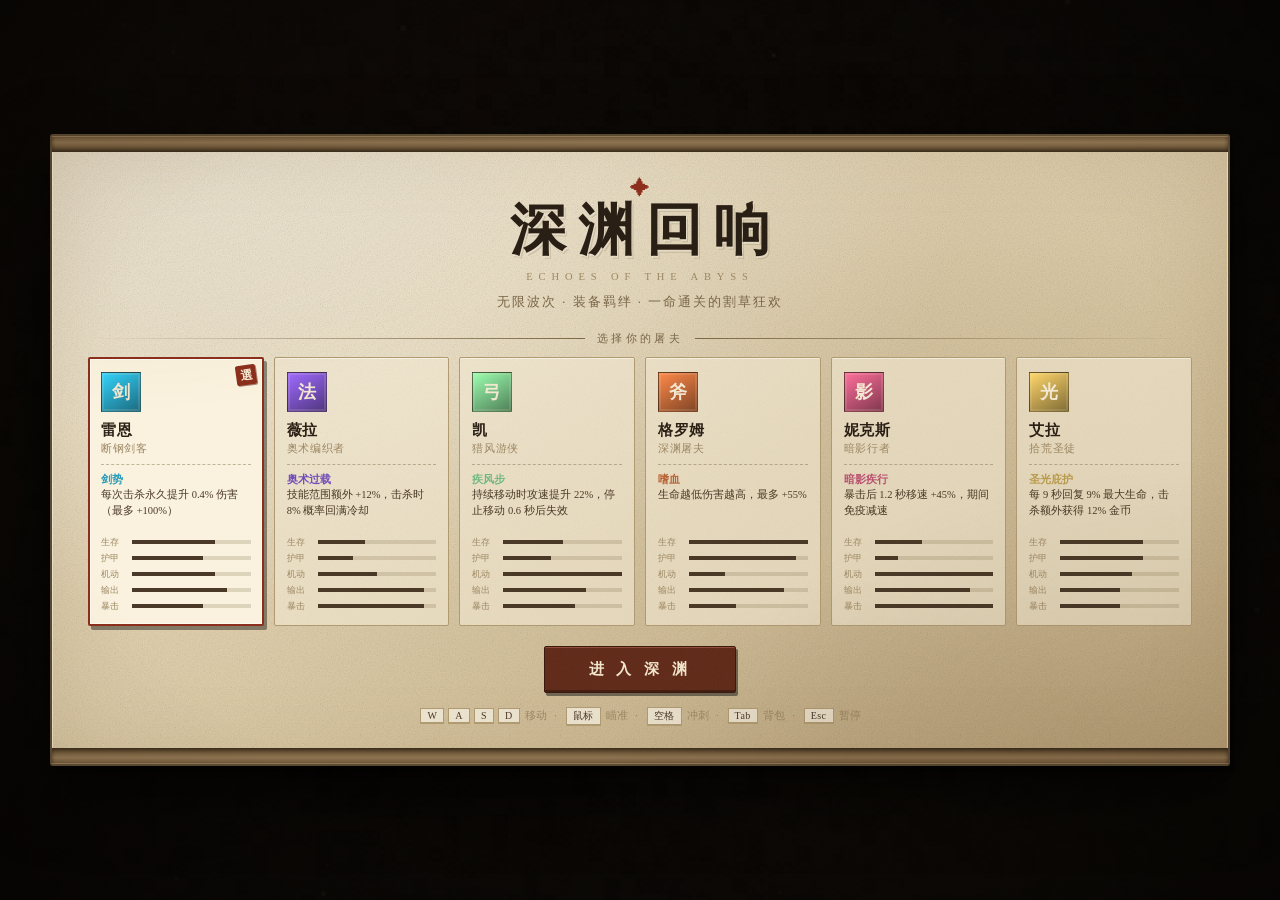
==== commit 8ff9983d: "feat(bag): 行囊可扩容，商店显示金币 - 容量 = 基础 12 + 每 5 级 +1 + 扩容特性(每层+2) + 装备行囊词条(+1)，封顶 24 - 背包数组按上限预分配，超出当前容量的" ====
--- a/index.html
+++ b/index.html
@@ -1,240 +1,241 @@
-<!DOCTYPE html>
-<html lang="zh-CN">
-<head>
-<meta charset="utf-8" />
-<meta name="viewport" content="width=device-width,initial-scale=1,maximum-scale=1,user-scalable=no" />
-<title>深渊回响 · Echoes of the Abyss</title>
-<link rel="stylesheet" href="css/style.css" />
-</head>
-<body>
-<div id="app">
-  <canvas id="cv"></canvas>
-
-  <!-- ======================= HUD ======================= -->
-  <div id="hud" class="hidden">
-    <!-- 左上：生命 -->
-    <div class="hud-panel hero-panel">
-      <div class="avatar" id="avatarBox"><span id="avatarGlyph">剑</span></div>
-      <div class="bars">
-        <div class="bar hp-bar">
-          <i id="hpFill"></i>
-          <span id="hpText">100 / 100</span>
-        </div>
-        <div class="bar xp-bar">
-          <i id="xpFill"></i>
-          <span id="xpText">Lv.1</span>
-        </div>
-      </div>
-    </div>
-
-    <!-- 中上：波次 -->
-    <div class="hud-panel wave-panel">
-      <div class="wave-line">
-        <span class="wlabel">WAVE</span>
-        <b id="waveNum">1</b>
-      </div>
-      <div class="wave-timer" id="waveTimer">45.0</div>
-      <div class="kill-line">击杀 <b id="killNum">0</b></div>
-    </div>
-
-    <!-- 右上：金币 -->
-    <div class="hud-panel gold-panel">
-      <span class="coin">◈</span>
-      <b id="goldNum">0</b>
-    </div>
-
-    <!-- 左下：佩戴位 + 背包 + 羁绊 -->
-    <div class="hud-left-bottom">
-      <div class="worn-line">
-        <div class="worn-bar" id="wornBar"></div>
-        <button class="bag-toggle" id="bagToggle">
-          <span class="bag-glyph">▤</span>
-          <span class="bag-label">背包</span>
-          <b id="bagCount">0/12</b>
-        </button>
-      </div>
-      <div class="bond-bar" id="bondBar"></div>
-    </div>
-
-    <!-- 右下 -->
-    <div class="hud-right-bottom">
-      <div class="dash-box" id="dashBox">
-        <div class="dash-fill" id="dashFill"></div>
-        <div class="dash-label">冲刺</div>
-      </div>
-      <div class="stat-list" id="statList"></div>
-    </div>
-  </div>
-
-  <!-- ======================= 标题 / 选人 ======================= -->
-  <div id="screen-title" class="screen show">
-    <div class="title-scroll">
-      <div class="scroll-top"></div>
-      <div class="scroll-body">
-        <div class="title-block">
-          <div class="title-mark">✦</div>
-          <h1>深渊回响</h1>
-          <div class="title-en">ECHOES OF THE ABYSS</div>
-          <div class="title-sub">无限波次 · 装备羁绊 · 一命通关的割草狂欢</div>
-        </div>
-
-        <div class="section-label">选择你的屠夫</div>
-        <div class="char-select" id="charSelect"></div>
-
-        <div class="title-actions">
-          <button class="btn primary big" id="btnStart">进 入 深 渊</button>
-        </div>
-        <div class="hint-line">
-          <kbd>W</kbd><kbd>A</kbd><kbd>S</kbd><kbd>D</kbd> 移动 &nbsp;·&nbsp;
-          <kbd>鼠标</kbd> 瞄准 &nbsp;·&nbsp; <kbd>空格</kbd> 冲刺 &nbsp;·&nbsp;
-          <kbd>Tab</kbd> 背包 &nbsp;·&nbsp; <kbd>Esc</kbd> 暂停
-        </div>
-      </div>
-      <div class="scroll-bottom"></div>
-    </div>
-  </div>
-
-  <!-- ======================= 升级三选一 ======================= -->
-  <div id="screen-levelup" class="screen">
-    <div class="panel">
-      <div class="panel-head">
-        <div class="panel-title"><span class="lvl-badge" id="lvlBadge">2</span> 等级提升</div>
-        <div class="panel-sub">从深渊的馈赠中挑选一项</div>
-        <div class="rule"><span>❦</span></div>
-      </div>
-      <div class="cards" id="perkCards"></div>
-      <div class="panel-foot">
-        <button class="btn ghost" id="btnRerollPerk">重掷 · <span class="coin">◈</span><b id="perkRerollCost">25</b></button>
-      </div>
-    </div>
-  </div>
-
-  <!-- ======================= 商店 ======================= -->
-  <div id="screen-shop" class="screen">
-    <div class="panel shop-panel">
-      <div class="panel-head">
-        <div class="panel-title">黑 市</div>
-        <div class="panel-sub">第 <b id="shopWave">1</b> 波已清空 · 物资已上架</div>
-        <div class="rule"><span>❦</span></div>
-      </div>
-
-      <div class="shop-columns">
-        <div class="shop-grid" id="shopGrid"></div>
-        <aside class="loadout-side">
-          <div class="side-title">佩 戴</div>
-          <div class="worn-bar mini" id="shopWornBar"></div>
-          <div class="side-title">背 包 <span class="side-count" id="shopBagCount">0/12</span></div>
-          <div class="bag-grid mini" id="shopBagGrid"></div>
-          <div class="side-title">羁 绊</div>
-          <div class="bond-bar mini" id="shopBondBar"></div>
-        </aside>
-      </div>
-
-      <div class="panel-foot shop-actions">
-        <div class="foot-left">
-          <button class="btn ghost" id="btnRerollShop">刷新 <span class="coin">◈</span><b id="shopRerollCost">20</b></button>
-          <button class="btn ghost" id="btnHeal">治疗 45% <span class="coin">◈</span><b id="healCost">30</b></button>
-          <button class="btn ghost" id="btnShopBag">整理背包</button>
-        </div>
-        <button class="btn primary" id="btnNextWave">进入第 <b id="nextWaveNum">2</b> 波 →</button>
-      </div>
-    </div>
-  </div>
-
-  <!-- ======================= 背包 ======================= -->
-  <div id="screen-bag" class="screen">
-    <div class="panel bag-panel">
-      <div class="panel-head">
-        <div class="panel-title">行 囊</div>
-        <div class="panel-sub">武器与护甲需置于佩戴位方生效 · 饰品置于行囊中即生效</div>
-        <div class="rule"><span>❦</span></div>
-      </div>
-
-      <div class="bag-layout">
-        <section class="worn-side">
-          <div class="side-title">佩 戴 位</div>
-          <div class="worn-bar big" id="bagWornBar"></div>
-          <div class="worn-tip" id="wornTip">点击行囊中的武器 / 护甲可换上</div>
-          <div class="side-title">羁 绊</div>
-          <div class="bond-bar" id="bagBondBar"></div>
-        </section>
-
-        <section class="bag-side">
-          <div class="side-title">
-            行 囊
-            <span class="side-count" id="bagCount2">0 / 12</span>
-          </div>
-          <div class="bag-grid" id="bagGrid"></div>
-          <div class="bag-legend">
-            <span class="lg lg-on">● 生效中</span>
-            <span class="lg lg-off">○ 未生效</span>
-            <span class="lg">点击装备 · 右上角 ⊗ 丢弃</span>
-          </div>
-        </section>
-      </div>
-
-      <div class="panel-foot">
-        <button class="btn primary" id="btnCloseBag">返回战斗</button>
-      </div>
-    </div>
-  </div>
-
-  <!-- ======================= 暂停 ======================= -->
-  <div id="screen-pause" class="screen">
-    <div class="panel pause-panel">
-      <div class="panel-head">
-        <div class="panel-title">暂 停</div>
-        <div class="rule"><span>❦</span></div>
-      </div>
-      <div class="pause-stats" id="pauseStats"></div>
-      <div class="panel-foot">
-        <button class="btn ghost" id="btnOpenBag2">行囊</button>
-        <button class="btn primary" id="btnResume">继续</button>
-        <button class="btn ghost" id="btnQuit">放弃本局</button>
-      </div>
-    </div>
-  </div>
-
-  <!-- ======================= 死亡 ======================= -->
-  <div id="screen-death" class="screen">
-    <div class="panel death-panel">
-      <div class="death-seal">✝</div>
-      <div class="death-title">深 渊 吞 噬 了 你</div>
-      <div class="death-sub" id="deathSub">你坚持到了第 1 波</div>
-      <div class="rule"><span>❦</span></div>
-      <div class="death-stats" id="deathStats"></div>
-      <button class="btn primary big" id="btnRestart">再 来 一 次</button>
-    </div>
-  </div>
-
-  <div id="tipToast" class="toast"></div>
-</div>
-
-<!-- ============ 核心 ============ -->
-<script src="js/core/rng.js"></script>
-<script src="js/core/utils.js"></script>
-<script src="js/core/grid.js"></script>
-<script src="js/core/audio.js"></script>
-<!-- ============ 数据 ============ -->
-<script src="js/data/affixes.js"></script>
-<script src="js/data/items.js"></script>
-<script src="js/data/bonds.js"></script>
-<script src="js/data/characters.js"></script>
-<script src="js/data/perks.js"></script>
-<script src="js/data/enemies.js"></script>
-<script src="js/data/pixelart-actors.js"></script>
-<script src="js/data/pixelart-items.js"></script>
-<script src="js/data/pixelart-ground.js"></script>
-<!-- ============ 模拟 ============ -->
-<script src="js/sim/loot.js"></script>
-<script src="js/sim/combat.js"></script>
-<script src="js/sim/world.js"></script>
-<script src="js/sim/net.js"></script>
-<!-- ============ 渲染 / UI ============ -->
-<script src="js/render/pixels.js"></script>
-<script src="js/render/icons.js"></script>
-<script src="js/render/renderer.js"></script>
-<script src="js/ui/ui.js"></script>
-<script src="js/main.js"></script>
-</body>
-</html>
+<!DOCTYPE html>
+<html lang="zh-CN">
+<head>
+<meta charset="utf-8" />
+<meta name="viewport" content="width=device-width,initial-scale=1,maximum-scale=1,user-scalable=no" />
+<title>深渊回响 · Echoes of the Abyss</title>
+<link rel="stylesheet" href="css/style.css" />
+</head>
+<body>
+<div id="app">
+  <canvas id="cv"></canvas>
+
+  <!-- ======================= HUD ======================= -->
+  <div id="hud" class="hidden">
+    <!-- 左上：生命 -->
+    <div class="hud-panel hero-panel">
+      <div class="avatar" id="avatarBox"><span id="avatarGlyph">剑</span></div>
+      <div class="bars">
+        <div class="bar hp-bar">
+          <i id="hpFill"></i>
+          <span id="hpText">100 / 100</span>
+        </div>
+        <div class="bar xp-bar">
+          <i id="xpFill"></i>
+          <span id="xpText">Lv.1</span>
+        </div>
+      </div>
+    </div>
+
+    <!-- 中上：波次 -->
+    <div class="hud-panel wave-panel">
+      <div class="wave-line">
+        <span class="wlabel">WAVE</span>
+        <b id="waveNum">1</b>
+      </div>
+      <div class="wave-timer" id="waveTimer">45.0</div>
+      <div class="kill-line">击杀 <b id="killNum">0</b></div>
+    </div>
+
+    <!-- 右上：金币 -->
+    <div class="hud-panel gold-panel">
+      <span class="coin">◈</span>
+      <b id="goldNum">0</b>
+    </div>
+
+    <!-- 左下：佩戴位 + 背包 + 羁绊 -->
+    <div class="hud-left-bottom">
+      <div class="worn-line">
+        <div class="worn-bar" id="wornBar"></div>
+        <button class="bag-toggle" id="bagToggle">
+          <span class="bag-glyph">▤</span>
+          <span class="bag-label">背包</span>
+          <b id="bagCount">0/12</b>
+        </button>
+      </div>
+      <div class="bond-bar" id="bondBar"></div>
+    </div>
+
+    <!-- 右下 -->
+    <div class="hud-right-bottom">
+      <div class="dash-box" id="dashBox">
+        <div class="dash-fill" id="dashFill"></div>
+        <div class="dash-label">冲刺</div>
+      </div>
+      <div class="stat-list" id="statList"></div>
+    </div>
+  </div>
+
+  <!-- ======================= 标题 / 选人 ======================= -->
+  <div id="screen-title" class="screen show">
+    <div class="title-scroll">
+      <div class="scroll-top"></div>
+      <div class="scroll-body">
+        <div class="title-block">
+          <div class="title-mark">✦</div>
+          <h1>深渊回响</h1>
+          <div class="title-en">ECHOES OF THE ABYSS</div>
+          <div class="title-sub">无限波次 · 装备羁绊 · 一命通关的割草狂欢</div>
+        </div>
+
+        <div class="section-label">选择你的屠夫</div>
+        <div class="char-select" id="charSelect"></div>
+
+        <div class="title-actions">
+          <button class="btn primary big" id="btnStart">进 入 深 渊</button>
+        </div>
+        <div class="hint-line">
+          <kbd>W</kbd><kbd>A</kbd><kbd>S</kbd><kbd>D</kbd> 移动 &nbsp;·&nbsp;
+          <kbd>鼠标</kbd> 瞄准 &nbsp;·&nbsp; <kbd>空格</kbd> 冲刺 &nbsp;·&nbsp;
+          <kbd>Tab</kbd> 背包 &nbsp;·&nbsp; <kbd>Esc</kbd> 暂停
+        </div>
+      </div>
+      <div class="scroll-bottom"></div>
+    </div>
+  </div>
+
+  <!-- ======================= 升级三选一 ======================= -->
+  <div id="screen-levelup" class="screen">
+    <div class="panel">
+      <div class="panel-head">
+        <div class="panel-title"><span class="lvl-badge" id="lvlBadge">2</span> 等级提升</div>
+        <div class="panel-sub">从深渊的馈赠中挑选一项</div>
+        <div class="rule"><span>❦</span></div>
+      </div>
+      <div class="cards" id="perkCards"></div>
+      <div class="panel-foot">
+        <button class="btn ghost" id="btnRerollPerk">重掷 · <span class="coin">◈</span><b id="perkRerollCost">25</b></button>
+      </div>
+    </div>
+  </div>
+
+  <!-- ======================= 商店 ======================= -->
+  <div id="screen-shop" class="screen">
+    <div class="panel shop-panel">
+      <div class="panel-head">
+        <div class="panel-title">黑 市</div>
+        <div class="panel-sub">第 <b id="shopWave">1</b> 波已清空 · 物资已上架</div>
+        <div class="shop-gold"><span class="coin">◈</span><b id="shopGold">0</b></div>
+        <div class="rule"><span>❦</span></div>
+      </div>
+
+      <div class="shop-columns">
+        <div class="shop-grid" id="shopGrid"></div>
+        <aside class="loadout-side">
+          <div class="side-title">佩 戴</div>
+          <div class="worn-bar mini" id="shopWornBar"></div>
+          <div class="side-title">背 包 <span class="side-count" id="shopBagCount">0/12</span></div>
+          <div class="bag-grid mini" id="shopBagGrid"></div>
+          <div class="side-title">羁 绊</div>
+          <div class="bond-bar mini" id="shopBondBar"></div>
+        </aside>
+      </div>
+
+      <div class="panel-foot shop-actions">
+        <div class="foot-left">
+          <button class="btn ghost" id="btnRerollShop">刷新 <span class="coin">◈</span><b id="shopRerollCost">20</b></button>
+          <button class="btn ghost" id="btnHeal">治疗 45% <span class="coin">◈</span><b id="healCost">30</b></button>
+          <button class="btn ghost" id="btnShopBag">整理背包</button>
+        </div>
+        <button class="btn primary" id="btnNextWave">进入第 <b id="nextWaveNum">2</b> 波 →</button>
+      </div>
+    </div>
+  </div>
+
+  <!-- ======================= 背包 ======================= -->
+  <div id="screen-bag" class="screen">
+    <div class="panel bag-panel">
+      <div class="panel-head">
+        <div class="panel-title">行 囊</div>
+        <div class="panel-sub">武器与护甲需置于佩戴位方生效 · 饰品置于行囊中即生效</div>
+        <div class="rule"><span>❦</span></div>
+      </div>
+
+      <div class="bag-layout">
+        <section class="worn-side">
+          <div class="side-title">佩 戴 位</div>
+          <div class="worn-bar big" id="bagWornBar"></div>
+          <div class="worn-tip" id="wornTip">点击行囊中的武器 / 护甲可换上</div>
+          <div class="side-title">羁 绊</div>
+          <div class="bond-bar" id="bagBondBar"></div>
+        </section>
+
+        <section class="bag-side">
+          <div class="side-title">
+            行 囊
+            <span class="side-count" id="bagCount2">0 / 12</span>
+          </div>
+          <div class="bag-grid" id="bagGrid"></div>
+          <div class="bag-legend">
+            <span class="lg lg-on">● 生效中</span>
+            <span class="lg lg-off">○ 未生效</span>
+            <span class="lg">点击装备 · 右上角 ⊗ 丢弃</span>
+          </div>
+        </section>
+      </div>
+
+      <div class="panel-foot">
+        <button class="btn primary" id="btnCloseBag">返回战斗</button>
+      </div>
+    </div>
+  </div>
+
+  <!-- ======================= 暂停 ======================= -->
+  <div id="screen-pause" class="screen">
+    <div class="panel pause-panel">
+      <div class="panel-head">
+        <div class="panel-title">暂 停</div>
+        <div class="rule"><span>❦</span></div>
+      </div>
+      <div class="pause-stats" id="pauseStats"></div>
+      <div class="panel-foot">
+        <button class="btn ghost" id="btnOpenBag2">行囊</button>
+        <button class="btn primary" id="btnResume">继续</button>
+        <button class="btn ghost" id="btnQuit">放弃本局</button>
+      </div>
+    </div>
+  </div>
+
+  <!-- ======================= 死亡 ======================= -->
+  <div id="screen-death" class="screen">
+    <div class="panel death-panel">
+      <div class="death-seal">✝</div>
+      <div class="death-title">深 渊 吞 噬 了 你</div>
+      <div class="death-sub" id="deathSub">你坚持到了第 1 波</div>
+      <div class="rule"><span>❦</span></div>
+      <div class="death-stats" id="deathStats"></div>
+      <button class="btn primary big" id="btnRestart">再 来 一 次</button>
+    </div>
+  </div>
+
+  <div id="tipToast" class="toast"></div>
+</div>
+
+<!-- ============ 核心 ============ -->
+<script src="js/core/rng.js"></script>
+<script src="js/core/utils.js"></script>
+<script src="js/core/grid.js"></script>
+<script src="js/core/audio.js"></script>
+<!-- ============ 数据 ============ -->
+<script src="js/data/affixes.js"></script>
+<script src="js/data/items.js"></script>
+<script src="js/data/bonds.js"></script>
+<script src="js/data/characters.js"></script>
+<script src="js/data/perks.js"></script>
+<script src="js/data/enemies.js"></script>
+<script src="js/data/pixelart-actors.js"></script>
+<script src="js/data/pixelart-items.js"></script>
+<script src="js/data/pixelart-ground.js"></script>
+<!-- ============ 模拟 ============ -->
+<script src="js/sim/loot.js"></script>
+<script src="js/sim/combat.js"></script>
+<script src="js/sim/world.js"></script>
+<script src="js/sim/net.js"></script>
+<!-- ============ 渲染 / UI ============ -->
+<script src="js/render/pixels.js"></script>
+<script src="js/render/icons.js"></script>
+<script src="js/render/renderer.js"></script>
+<script src="js/ui/ui.js"></script>
+<script src="js/main.js"></script>
+</body>
+</html>
--- a/css/style.css
+++ b/css/style.css
@@ -1,1033 +1,1054 @@
-/* ==========================================================
-   深渊回响 · Echoes of the Abyss
-   视觉：羊皮纸 / 墨迹 / 火漆印 / 手工装帧
-   原则：不使用玻璃拟态、不使用霓虹发光，用纸张纹理与
-        实心投影建立层次。
-   ========================================================== */
-
-:root {
-  /* 纸张 */
-  --paper:      #e9dcc0;
-  --paper-lit:  #f2e8d2;
-  --paper-mid:  #ddcaa5;
-  --paper-deep: #c9b489;
-  --paper-dark: #b39c72;
-
-  /* 墨 */
-  --ink:        #2a1f14;
-  --ink-soft:   #4a3927;
-  --ink-faint:  #7a6547;
-  --ink-ghost:  #9c8763;
-
-  /* 线 */
-  --line:       #b09a72;
-  --line-deep:  #7d6845;
-  --line-dark:  #5a4a30;
-
-  /* 强调 */
-  --seal:       #8c2f1c;
-  --seal-deep:  #6b2113;
-  --gold:       #9a7327;
-  --moss:       #4d6b3c;
-
-  /* 稀有度（浅纸上的可读版本） */
-  --r-common: #5e4c36;
-  --r-rare:   #23578c;
-  --r-epic:   #663a8c;
-  --r-legend: #9a6212;
-  --r-mythic: #8c2f1c;
-
-  --serif: "Songti SC", "SimSun", "STSong", "Noto Serif SC", "Source Han Serif SC", Georgia, "Times New Roman", serif;
-  --serif-en: Georgia, "Times New Roman", "Songti SC", serif;
-}
-
-* { box-sizing: border-box; margin: 0; padding: 0; }
-
-html, body {
-  width: 100%; height: 100%;
-  overflow: hidden;
-  background: #0b0907;
-  color: var(--ink);
-  font-family: var(--serif);
-  -webkit-font-smoothing: antialiased;
-  user-select: none;
-  -webkit-user-select: none;
-}
-
-#app { position: fixed; inset: 0; }
-
-#cv {
-  position: absolute; inset: 0;
-  width: 100%; height: 100%;
-  display: block;
-  cursor: crosshair;
-}
-
-.hidden { display: none !important; }
-
-/* ==========================================================
-   纸张基材
-   ========================================================== */
-.paper-skin,
-.hud-panel,
-.panel,
-.title-scroll,
-.btn,
-.bag-toggle {
-  background-color: var(--paper);
-  background-image:
-    url("data:image/svg+xml,%3Csvg xmlns='http://www.w3.org/2000/svg' width='200' height='200'%3E%3Cfilter id='f'%3E%3CfeTurbulence type='fractalNoise' baseFrequency='0.82' numOctaves='4' stitchTiles='stitch'/%3E%3CfeColorMatrix type='saturate' values='0'/%3E%3C/filter%3E%3Crect width='200' height='200' filter='url(%23f)' opacity='0.30'/%3E%3C/svg%3E"),
-    radial-gradient(ellipse at 15% 8%, rgba(255,252,240,.55), transparent 52%),
-    radial-gradient(ellipse at 88% 92%, rgba(140,110,70,.26), transparent 58%),
-    radial-gradient(ellipse at 70% 20%, rgba(160,130,85,.12), transparent 46%),
-    linear-gradient(158deg, #f0e5cd 0%, #e3d3b1 45%, #d3bf95 100%);
-  background-blend-mode: multiply, normal, normal, normal, normal;
-}
-
-/* ==========================================================
-   像素图标
-   ========================================================== */
-.px-icon {
-  width: 32px;
-  height: 32px;
-  display: block;
-  image-rendering: pixelated;
-  image-rendering: crisp-edges;
-  -ms-interpolation-mode: nearest-neighbor;
-}
-
-.worn-slot .px-icon { width: 34px; height: 34px; }
-.worn-bar.big .worn-slot .px-icon { width: 42px; height: 42px; flex: none; }
-.worn-bar.mini .worn-slot .px-icon { width: 30px; height: 30px; }
-.si-icon .px-icon { width: 38px; height: 38px; }
-.bag-cell .px-icon { width: 44px; height: 44px; }
-.bag-grid.mini .bag-cell .px-icon { width: 28px; height: 28px; }
-
-/* 旧 SVG 规则保留兼容 */
-.equip-slot svg { width: 30px; height: 30px; }
-
-/* ==========================================================
-   HUD
-   ========================================================== */
-#hud {
-  position: absolute; inset: 0;
-  pointer-events: none;
-  font-size: 13px;
-}
-
-.hud-panel {
-  position: absolute;
-  border: 1px solid #6b5636;
-  border-radius: 2px;
-  background-color: #c6ae85;
-  background-image:
-    url("data:image/svg+xml,%3Csvg xmlns='http://www.w3.org/2000/svg' width='200' height='200'%3E%3Cfilter id='f'%3E%3CfeTurbulence type='fractalNoise' baseFrequency='0.8' numOctaves='4' stitchTiles='stitch'/%3E%3CfeColorMatrix type='saturate' values='0'/%3E%3C/filter%3E%3Crect width='200' height='200' filter='url(%23f)' opacity='0.38'/%3E%3C/svg%3E"),
-    radial-gradient(ellipse at 14% 6%, rgba(255,248,228,.45), transparent 55%),
-    radial-gradient(ellipse at 92% 96%, rgba(110,82,48,.42), transparent 62%),
-    linear-gradient(158deg, #dbc9a4 0%, #c4ac81 52%, #ae9569 100%);
-  background-blend-mode: multiply, normal, normal, normal;
-  box-shadow:
-    inset 0 1px 0 rgba(255,250,232,.55),
-    inset 0 -1px 0 rgba(90,68,40,.28),
-    inset 0 0 14px rgba(92,64,32,.18),
-    2px 3px 0 rgba(0,0,0,.5);
-}
-
-/* ---- 左上：生命 ---- */
-.hero-panel {
-  top: 16px; left: 16px;
-  display: flex; align-items: center; gap: 10px;
-  padding: 7px 14px 7px 7px;
-}
-
-.avatar {
-  width: 44px; height: 44px;
-  display: grid; place-items: center;
-  font-size: 20px; font-weight: 700;
-  color: var(--paper-lit);
-  background: linear-gradient(150deg, #6d5433, #3f301c);
-  border: 1px solid var(--line-dark);
-  border-radius: 2px;
-  box-shadow: inset 0 0 0 2px rgba(233,220,192,.18), 1px 2px 0 rgba(0,0,0,.35);
-  text-shadow: 0 1px 0 rgba(0,0,0,.6);
-}
-
-.bars { display: flex; flex-direction: column; gap: 4px; width: 208px; }
-
-.bar {
-  position: relative;
-  height: 15px;
-  border: 1px solid var(--line-dark);
-  border-radius: 1px;
-  background: rgba(90,70,45,.22);
-  overflow: hidden;
-  box-shadow: inset 0 1px 3px rgba(60,45,28,.35);
-}
-.bar i {
-  position: absolute; left: 0; top: 0; bottom: 0;
-  width: 100%; display: block;
-  transition: width .12s linear;
-}
-.hp-bar i {
-  background: linear-gradient(180deg, #a8392a, #7d2418);
-  box-shadow: inset 0 1px 0 rgba(255,180,150,.35);
-}
-.xp-bar { height: 9px; }
-.xp-bar i {
-  background: linear-gradient(180deg, #5a7a52, #3e5738);
-  box-shadow: inset 0 1px 0 rgba(200,230,180,.3);
-}
-.bar span {
-  position: absolute; inset: 0;
-  display: grid; place-items: center;
-  font-family: var(--serif-en);
-  font-size: 10px; font-weight: 700;
-  letter-spacing: .04em;
-  color: #f4ecd8;
-  text-shadow: 0 1px 1px rgba(0,0,0,.85);
-  z-index: 2;
-  font-variant-numeric: tabular-nums;
-}
-.xp-bar span { font-size: 8.5px; }
-
-/* ---- 中上：波次 ---- */
-.wave-panel {
-  top: 16px; left: 50%;
-  transform: translateX(-50%);
-  min-width: 132px;
-  padding: 6px 20px 8px;
-  text-align: center;
-}
-.wave-line {
-  display: flex; align-items: baseline; justify-content: center; gap: 7px;
-  font-family: var(--serif-en);
-}
-.wlabel { font-size: 9px; letter-spacing: .32em; color: var(--ink-ghost); }
-.wave-line b { font-size: 19px; color: var(--seal); }
-.wave-timer {
-  font-family: var(--serif-en);
-  font-size: 21px; font-weight: 400;
-  color: var(--ink);
-  line-height: 1.1;
-  font-variant-numeric: tabular-nums;
-}
-.wave-timer.urgent { color: var(--seal); }
-.kill-line { font-size: 9.5px; color: var(--ink-ghost); letter-spacing: .12em; }
-.kill-line b { color: var(--ink-soft); font-family: var(--serif-en); }
-
-/* ---- 右上：金币 ---- */
-.gold-panel {
-  top: 16px; right: 16px;
-  display: flex; align-items: center; gap: 7px;
-  padding: 9px 15px;
-  min-width: 92px; justify-content: center;
-  font-family: var(--serif-en);
-  font-size: 16px; font-weight: 700;
-  color: var(--gold);
-}
-.coin { color: var(--gold); font-size: 12px; }
-
-/* ---- 左下 ---- */
-.hud-left-bottom {
-  position: absolute;
-  left: 16px; bottom: 16px;
-  display: flex; flex-direction: column; gap: 8px;
-  max-width: 400px;
-  align-items: flex-start;
-}
-
-.worn-line { display: flex; gap: 8px; align-items: flex-end; }
-
-.worn-bar { display: flex; gap: 7px; }
-
-.worn-slot {
-  position: relative;
-  width: 54px; height: 54px;
-  border: 1px solid var(--line-deep);
-  border-radius: 2px;
-  display: grid; place-items: center;
-  background-color: var(--paper-mid);
-  background-image:
-    url("data:image/svg+xml,%3Csvg xmlns='http://www.w3.org/2000/svg' width='120' height='120'%3E%3Cfilter id='f'%3E%3CfeTurbulence type='fractalNoise' baseFrequency='0.9' numOctaves='3'/%3E%3CfeColorMatrix type='saturate' values='0'/%3E%3C/filter%3E%3Crect width='120' height='120' filter='url(%23f)' opacity='0.3'/%3E%3C/svg%3E");
-  background-blend-mode: multiply;
-  box-shadow:
-    inset 0 1px 0 rgba(255,255,250,.5),
-    1px 2px 0 rgba(0,0,0,.4);
-  transition: transform .14s;
-}
-.worn-slot svg { width: 28px; height: 28px; }
-.worn-slot:hover { transform: translateY(-2px); }
-.worn-slot .slot-tag {
-  position: absolute; bottom: -5px; left: 50%; transform: translateX(-50%);
-  font-size: 8px; letter-spacing: .1em;
-  color: var(--paper-lit);
-  background: var(--ink-soft);
-  padding: 0 5px; border-radius: 1px;
-  white-space: nowrap;
-}
-.worn-slot.empty { opacity: .55; }
-.worn-slot.empty svg { opacity: .28; }
-
-/* 稀有度：用印泥色描边 */
-.r-common { border-color: #7d6a4e; }
-.r-rare   { border-color: #2b5f93; box-shadow: inset 0 1px 0 rgba(255,255,250,.5), 1px 2px 0 rgba(0,0,0,.4), inset 0 0 0 1px rgba(43,95,147,.4); }
-.r-epic   { border-color: #6b3f8f; box-shadow: inset 0 1px 0 rgba(255,255,250,.5), 1px 2px 0 rgba(0,0,0,.4), inset 0 0 0 1px rgba(107,63,143,.4); }
-.r-legend { border-color: #9a6212; box-shadow: inset 0 1px 0 rgba(255,255,250,.5), 1px 2px 0 rgba(0,0,0,.4), inset 0 0 0 1px rgba(154,98,18,.45); }
-.r-mythic { border-color: #8c2f1c; box-shadow: inset 0 1px 0 rgba(255,255,250,.5), 1px 2px 0 rgba(0,0,0,.4), inset 0 0 0 1px rgba(140,47,28,.5); }
-
-/* 背包按钮 */
-.bag-toggle {
-  pointer-events: auto;
-  display: flex; align-items: center; gap: 6px;
-  padding: 8px 12px;
-  border: 1px solid var(--line-deep);
-  border-radius: 2px;
-  font-family: var(--serif);
-  font-size: 11.5px;
-  color: var(--ink-soft);
-  cursor: pointer;
-  transition: transform .14s;
-  box-shadow: inset 0 1px 0 rgba(255,255,250,.6), 1px 2px 0 rgba(0,0,0,.4);
-}
-.bag-toggle:hover { transform: translateY(-2px); }
-.bag-glyph { font-size: 13px; color: var(--ink-faint); }
-.bag-toggle b { font-family: var(--serif-en); color: var(--seal); font-size: 11px; }
-.bag-toggle.full { border-color: var(--seal); background-color: #f0dcc0; }
-.bag-toggle.full b { color: var(--seal-deep); }
-
-/* 羁绊 */
-.bond-bar { display: flex; flex-wrap: wrap; gap: 5px; }
-.bond-chip {
-  display: flex; align-items: center; gap: 5px;
-  padding: 2px 7px;
-  border: 1px solid var(--line);
-  border-radius: 1px;
-  font-size: 10.5px;
-  color: var(--ink-ghost);
-  background: rgba(233,220,192,.82);
-  box-shadow: 1px 1px 0 rgba(0,0,0,.28);
-}
-.bond-chip.active {
-  color: var(--ink);
-  border-color: var(--line-deep);
-  background: rgba(242,232,210,.96);
-}
-.bond-chip b { font-family: var(--serif-en); font-size: 10px; }
-.bond-chip .bdot {
-  width: 5px; height: 5px; border-radius: 50%;
-  background: currentColor; opacity: .35;
-}
-.bond-chip.active .bdot { opacity: 1; }
-
-/* ---- 右下 ---- */
-.hud-right-bottom {
-  position: absolute;
-  right: 16px; bottom: 16px;
-  display: flex; align-items: flex-end; gap: 10px;
-}
-
-.dash-box {
-  position: relative;
-  width: 54px; height: 54px;
-  border: 1px solid var(--line-deep);
-  border-radius: 2px;
-  overflow: hidden;
-  display: grid; place-items: center;
-  background-color: var(--paper-mid);
-  box-shadow: inset 0 1px 0 rgba(255,255,250,.5), 1px 2px 0 rgba(0,0,0,.4);
-}
-.dash-fill {
-  position: absolute; left: 0; right: 0; bottom: 0;
-  height: 100%;
-  background: repeating-linear-gradient(45deg,
-    rgba(108,88,58,.22) 0 4px, rgba(108,88,58,.10) 4px 8px);
-  transition: height .1s linear;
-}
-.dash-label {
-  position: relative; z-index: 2;
-  font-size: 10px; letter-spacing: .12em; color: var(--ink-soft);
-}
-
-.stat-list {
-  display: grid;
-  font-family: var(--serif-en);
-  font-size: 11.5px;
-  color: var(--ink-soft);
-  text-align: right;
-  line-height: 1.68;
-  padding: 8px 13px;
-  min-width: 138px;
-  border: 1px solid var(--line-deep);
-  border-radius: 2px;
-  background: rgba(233,220,192,.9);
-  box-shadow: inset 0 1px 0 rgba(255,255,250,.55), 1px 2px 0 rgba(0,0,0,.4);
-}
-.stat-list i { color: var(--seal); font-style: normal; font-weight: 700; }
-
-/* ==========================================================
-   屏幕
-   ========================================================== */
-.screen {
-  position: absolute; inset: 0;
-  display: none;
-  align-items: center; justify-content: center;
-  flex-direction: column;
-  background: rgba(10, 7, 4, 0.76);
-  z-index: 20;
-  padding: 22px;
-}
-.screen.show { display: flex; animation: screenIn .2s ease-out; }
-@keyframes screenIn { from { opacity: 0; } to { opacity: 1; } }
-
-.panel {
-  width: min(980px, 100%);
-  max-height: calc(100vh - 48px);
-  overflow-y: auto;
-  border: 2px solid var(--line-dark);
-  border-radius: 3px;
-  padding: 30px 34px 26px;
-  position: relative;
-  box-shadow:
-    inset 0 0 0 1px rgba(255,252,240,.5),
-    inset 0 0 60px rgba(150,120,80,.16),
-    0 18px 50px rgba(0,0,0,.7),
-    4px 5px 0 rgba(0,0,0,.35);
-}
-
-.panel::before {
-  content: "";
-  position: absolute;
-  inset: 9px;
-  border: 1px solid rgba(125,104,69,.45);
-  pointer-events: none;
-}
-
-/* 旧纸的污渍与暗角：让大面积纸面不至于太"新" */
-.panel::after,
-.title-scroll::after {
-  content: "";
-  position: absolute;
-  inset: 0;
-  pointer-events: none;
-  background:
-    radial-gradient(ellipse at 10% 6%, rgba(112,80,42,.13), transparent 30%),
-    radial-gradient(ellipse at 92% 84%, rgba(112,80,42,.11), transparent 28%),
-    radial-gradient(ellipse at 68% 97%, rgba(96,66,32,.10), transparent 24%),
-    radial-gradient(ellipse at 50% 50%, transparent 62%, rgba(96,66,32,.10));
-  mix-blend-mode: multiply;
-}
-
-.panel-head { margin-bottom: 20px; }
-.panel-title {
-  font-size: 23px; font-weight: 700;
-  letter-spacing: .2em;
-  color: var(--ink);
-  display: flex; align-items: center; gap: 12px;
-}
-.panel-sub {
-  font-size: 12.5px; color: var(--ink-faint);
-  letter-spacing: .06em; margin-top: 7px;
-}
-.panel-foot {
-  display: flex; align-items: center; justify-content: flex-end;
-  gap: 12px; margin-top: 22px;
-  flex-wrap: wrap;
-}
-
-.rule {
-  display: flex; align-items: center; gap: 10px;
-  margin: 14px 0 0;
-  color: var(--ink-ghost);
-}
-.rule::before, .rule::after {
-  content: ""; flex: 1; height: 1px;
-  background: linear-gradient(90deg, transparent, var(--line-deep) 50%, transparent);
-}
-.rule span { font-size: 11px; line-height: 1; }
-
-.lvl-badge {
-  display: inline-grid; place-items: center;
-  min-width: 32px; height: 32px; padding: 0 7px;
-  background: var(--seal);
-  color: var(--paper-lit);
-  font-family: var(--serif-en);
-  font-size: 16px; font-weight: 700;
-  border: 1px solid var(--seal-deep);
-  box-shadow: inset 0 1px 0 rgba(255,180,160,.35), 1px 2px 0 rgba(0,0,0,.4);
-}
-
-/* ---- 按钮 ---- */
-.btn {
-  font-family: var(--serif);
-  font-size: 13px; font-weight: 600;
-  letter-spacing: .1em;
-  padding: 9px 22px;
-  border-radius: 2px;
-  border: 1px solid var(--line-deep);
-  color: var(--ink-soft);
-  cursor: pointer;
-  display: inline-flex; align-items: center; gap: 7px;
-  pointer-events: auto;
-  transition: transform .12s, background-color .12s;
-  box-shadow:
-    inset 0 1px 0 rgba(255,255,250,.6),
-    1px 2px 0 rgba(0,0,0,.4);
-}
-.btn:hover { transform: translateY(-1px); background-color: var(--paper-lit); }
-.btn:active { transform: translateY(1px); box-shadow: inset 0 1px 3px rgba(90,70,45,.4); }
-
-.btn.primary {
-  background-color: #5d2a19;
-  background-image:
-    url("data:image/svg+xml,%3Csvg xmlns='http://www.w3.org/2000/svg' width='120' height='120'%3E%3Cfilter id='f'%3E%3CfeTurbulence type='fractalNoise' baseFrequency='0.9' numOctaves='3'/%3E%3CfeColorMatrix type='saturate' values='0'/%3E%3C/filter%3E%3Crect width='120' height='120' filter='url(%23f)' opacity='0.22'/%3E%3C/svg%3E");
-  background-blend-mode: overlay;
-  border: 1px solid #3a1a0e;
-  color: #f2e6cd;
-  font-weight: 700;
-  box-shadow:
-    inset 0 1px 0 rgba(255,160,130,.3),
-    inset 0 -2px 0 rgba(0,0,0,.3),
-    2px 3px 0 rgba(0,0,0,.45);
-}
-.btn.primary:hover { background-color: #6e3320; }
-.btn.ghost { background: transparent; border-color: var(--line); color: var(--ink-faint); box-shadow: none; }
-.btn.ghost:hover { border-color: var(--line-deep); color: var(--ink); background-color: rgba(242,232,210,.5); }
-.btn.big { font-size: 15px; padding: 13px 44px; letter-spacing: .3em; }
-.btn:disabled { opacity: .4; cursor: not-allowed; transform: none !important; }
-.btn .coin { font-size: 11px; }
-
-/* ==========================================================
-   标题页
-   ========================================================== */
-#screen-title {
-  justify-content: center;
-  background: radial-gradient(ellipse at 50% 45%, rgba(12,9,6,.5), rgba(6,4,3,.9));
-}
-
-.title-scroll {
-  width: min(1180px, 100%);
-  border: 2px solid var(--line-dark);
-  border-radius: 3px;
-  box-shadow:
-    inset 0 0 0 1px rgba(255,252,240,.5),
-    inset 0 0 80px rgba(150,120,80,.18),
-    0 24px 70px rgba(0,0,0,.8),
-    4px 6px 0 rgba(0,0,0,.35);
-  overflow: hidden;
-}
-.scroll-top, .scroll-bottom {
-  height: 16px;
-  background: linear-gradient(180deg, #6b5335, #8d7350 40%, #5a4529);
-  box-shadow: inset 0 1px 0 rgba(255,230,190,.25), inset 0 -2px 4px rgba(0,0,0,.45);
-  position: relative;
-}
-.scroll-bottom { transform: scaleY(-1); }
-.scroll-body { padding: 26px 36px 22px; }
-
-.title-block { text-align: center; }
-.title-mark { font-size: 20px; color: var(--seal); line-height: 1; }
-.title-block h1 {
-  font-size: clamp(36px, 5vw, 56px);
-  font-weight: 700;
-  letter-spacing: .22em;
-  line-height: 1.15;
-  margin-left: .22em;
-  color: var(--ink);
-  text-shadow: 1px 2px 0 rgba(255,250,235,.5), 2px 3px 0 rgba(120,95,60,.22);
-}
-.title-en {
-  font-family: var(--serif-en);
-  font-size: 10.5px; letter-spacing: .56em;
-  color: var(--ink-ghost);
-  margin-top: 8px;
-}
-.title-sub {
-  font-size: 12.5px; color: var(--ink-faint);
-  letter-spacing: .16em; margin-top: 12px;
-}
-
-.section-label {
-  font-size: 11px; letter-spacing: .3em;
-  color: var(--ink-faint);
-  margin: 20px 0 11px;
-  display: flex; align-items: center; gap: 12px;
-}
-.section-label::before, .section-label::after {
-  content: ""; height: 1px; flex: 1;
-  background: linear-gradient(90deg, transparent, var(--line-deep));
-}
-.section-label::after { background: linear-gradient(90deg, var(--line-deep), transparent); }
-
-.char-select {
-  display: grid;
-  grid-template-columns: repeat(6, minmax(0, 1fr));
-  gap: 10px;
-}
-@media (max-width: 1080px) { .char-select { grid-template-columns: repeat(3, 1fr); } }
-
-.char-card {
-  position: relative;
-  background-color: rgba(242,232,210,.62);
-  border: 1px solid var(--line);
-  border-radius: 2px;
-  padding: 14px 12px 12px;
-  cursor: pointer;
-  transition: background-color .16s, transform .16s, box-shadow .16s;
-  box-shadow: inset 0 1px 0 rgba(255,255,250,.5);
-}
-.char-card:hover {
-  background-color: rgba(248,240,222,.92);
-  transform: translateY(-3px);
-  box-shadow: inset 0 1px 0 rgba(255,255,250,.6), 2px 3px 0 rgba(0,0,0,.35);
-}
-.char-card.selected {
-  background-color: #faf2de;
-  border: 2px solid var(--seal);
-  padding: 13px 11px 11px;
-  box-shadow: inset 0 0 0 1px rgba(255,255,250,.7), 3px 4px 0 rgba(0,0,0,.4);
-}
-.char-card.selected::after {
-  content: "選";
-  position: absolute; top: 6px; right: 6px;
-  width: 20px; height: 20px;
-  display: grid; place-items: center;
-  font-size: 12px; font-weight: 700;
-  color: #f6e9d2;
-  background: var(--seal);
-  border-radius: 2px;
-  transform: rotate(-8deg);
-  box-shadow: 1px 1px 0 rgba(90,30,20,.5);
-}
-
-.cc-glyph {
-  width: 40px; height: 40px;
-  display: grid; place-items: center;
-  font-size: 18px; font-weight: 700;
-  color: var(--paper-lit);
-  margin-bottom: 9px;
-  border: 1px solid rgba(40,30,18,.5);
-  box-shadow: inset 0 0 0 2px rgba(233,220,192,.15);
-}
-.cc-name { font-size: 14.5px; font-weight: 700; letter-spacing: .05em; color: var(--ink); }
-.cc-title { font-size: 10.5px; color: var(--ink-ghost); letter-spacing: .06em; margin-top: 2px; }
-.cc-perk {
-  font-size: 10.5px; color: var(--ink-soft); line-height: 1.5;
-  margin-top: 8px; padding-top: 7px;
-  border-top: 1px dashed rgba(125,104,69,.45);
-  height: 64px;
-  overflow: hidden;
-}
-.cc-stats { margin-top: 8px; display: flex; flex-direction: column; gap: 3px; }
-.cc-stat { display: flex; align-items: center; gap: 5px; font-size: 9px; color: var(--ink-ghost); }
-.cc-stat .k { width: 26px; flex: none; }
-.cc-stat .track {
-  flex: 1; height: 4px;
-  background: rgba(125,104,69,.22);
-  overflow: hidden;
-}
-.cc-stat .track i { display: block; height: 100%; background: var(--ink-soft); }
-
-.title-actions { display: flex; justify-content: center; margin-top: 20px; }
-.hint-line {
-  margin-top: 14px; text-align: center;
-  font-size: 11px; color: var(--ink-ghost);
-  letter-spacing: .04em;
-}
-kbd {
-  display: inline-block;
-  font-family: var(--serif-en); font-size: 10px;
-  padding: 1px 6px; margin: 0 2px;
-  border: 1px solid var(--line);
-  border-bottom-width: 2px;
-  background: rgba(255,252,242,.6);
-  color: var(--ink-soft);
-}
-
-/* ==========================================================
-   升级卡片
-   ========================================================== */
-.cards { display: grid; grid-template-columns: repeat(3, 1fr); gap: 13px; }
-@media (max-width: 820px) { .cards { grid-template-columns: 1fr; } }
-
-.perk-card {
-  position: relative;
-  background-color: rgba(245,236,216,.75);
-  border: 1px solid var(--line);
-  border-radius: 2px;
-  padding: 18px 16px 16px;
-  cursor: pointer;
-  transition: all .16s ease;
-  min-height: 176px;
-  display: flex; flex-direction: column;
-  box-shadow: inset 0 1px 0 rgba(255,255,250,.6);
-}
-.perk-card:hover {
-  background-color: #fbf3e0;
-  transform: translateY(-4px);
-  border-color: var(--line-dark);
-  box-shadow: inset 0 1px 0 rgba(255,255,250,.7), 3px 4px 0 rgba(0,0,0,.35);
-}
-.perk-card::before {
-  content: ""; position: absolute; left: 0; right: 0; top: 0; height: 4px;
-  background: var(--rc, var(--line-deep));
-}
-
-.perk-icon {
-  width: 44px; height: 44px;
-  display: grid; place-items: center;
-  margin-bottom: 12px;
-  font-size: 21px; font-weight: 700;
-  color: var(--rc, var(--ink-soft));
-  border: 1px solid var(--line);
-  background: rgba(255,252,242,.55);
-  box-shadow: inset 0 0 0 1px rgba(255,255,250,.6);
-}
-.perk-name { font-size: 15.5px; font-weight: 700; letter-spacing: .04em; color: var(--ink); }
-.perk-tier { font-size: 9.5px; letter-spacing: .2em; color: var(--ink-ghost); margin-top: 4px; }
-.perk-desc {
-  font-size: 12.5px; line-height: 1.72; color: var(--ink-soft);
-  margin-top: 11px; flex: 1;
-}
-.perk-desc em { color: var(--seal); font-style: normal; font-weight: 700; }
-.perk-stack {
-  position: absolute; top: 12px; right: 12px;
-  font-family: var(--serif-en); font-size: 10px;
-  color: var(--ink-faint);
-  border: 1px solid var(--line);
-  padding: 1px 6px;
-}
-
-/* ==========================================================
-   商店
-   ========================================================== */
-.shop-panel { width: min(1060px, 100%); }
-
-.shop-columns { display: grid; grid-template-columns: 1fr 258px; gap: 22px; }
-@media (max-width: 940px) { .shop-columns { grid-template-columns: 1fr; } }
-
-.shop-grid { display: grid; grid-template-columns: repeat(2, 1fr); gap: 11px; align-content: start; }
-@media (max-width: 640px) { .shop-grid { grid-template-columns: 1fr; } }
-
-.shop-item {
-  position: relative;
-  display: flex; gap: 11px;
-  background-color: rgba(246,238,220,.7);
-  border: 1px solid var(--line);
-  border-radius: 2px;
-  padding: 12px;
-  min-height: 110px;
-  cursor: pointer;
-  transition: background-color .16s, transform .16s, box-shadow .16s;
-  box-shadow: inset 0 1px 0 rgba(255,255,250,.55);
-}
-.shop-item:hover {
-  background-color: #fbf5e6;
-  transform: translateY(-2px);
-  border-color: var(--line-dark);
-  box-shadow: inset 0 1px 0 rgba(255,255,250,.6), 3px 4px 0 rgba(0,0,0,.32);
-}
-.shop-item.sold { opacity: .42; cursor: default; transform: none !important; box-shadow: none !important; }
-.shop-item.cant { opacity: .6; cursor: not-allowed; }
-.shop-item.cant:hover { transform: none; }
-
-.si-icon {
-  width: 50px; height: 50px; flex: none;
-  display: grid; place-items: center;
-  border: 1px solid var(--line);
-  background: rgba(255,252,242,.5);
-  box-shadow: inset 0 0 0 1px rgba(255,255,250,.55);
-}
-.si-icon svg { width: 30px; height: 30px; }
-
-.si-body { flex: 1; min-width: 0; }
-.si-name {
-  font-size: 14.5px; font-weight: 700;
-  color: var(--rc, var(--ink));
-  padding-right: 48px;
-  line-height: 1.3;
-}
-.si-meta { font-size: 10.5px; color: var(--ink-faint); letter-spacing: .06em; margin-top: 3px; }
-.si-stats { margin-top: 7px; display: flex; flex-direction: column; gap: 1px; }
-.si-stat { font-family: var(--serif-en); font-size: 12px; color: #3d3021; line-height: 1.55; }
-.si-stat.affix { color: #2b5f93; }
-
-.si-price {
-  position: absolute; top: 10px; right: 11px;
-  font-family: var(--serif-en); font-size: 13px; font-weight: 700;
-  color: var(--gold);
-  display: flex; align-items: center; gap: 3px;
-}
-.si-price.no { color: var(--seal); }
-.si-buy-hint {
-  position: absolute; right: 11px; bottom: 9px;
-  font-size: 9.5px; letter-spacing: .08em; color: var(--ink-ghost);
-}
-
-.loadout-side {
-  border-left: 1px solid rgba(125,104,69,.4);
-  padding-left: 18px;
-  display: flex; flex-direction: column; gap: 8px;
-}
-.side-title {
-  font-size: 10px; letter-spacing: .26em; color: var(--ink-faint);
-  margin-top: 4px;
-  display: flex; justify-content: space-between; align-items: baseline;
-}
-.side-count { font-family: var(--serif-en); letter-spacing: 0; color: var(--seal); }
-
-.worn-bar.mini { display: grid; grid-template-columns: 1fr 1fr; gap: 7px; }
-.worn-bar.mini .worn-slot { width: 100%; height: 50px; }
-.bond-bar.mini { flex-direction: column; gap: 4px; }
-.bond-bar.mini .bond-chip { font-size: 10px; }
-
-.shop-actions { justify-content: space-between; border-top: 1px solid rgba(125,104,69,.4); padding-top: 16px; }
-.foot-left { display: flex; gap: 9px; flex-wrap: wrap; }
-
-/* ==========================================================
-   背包
-   ========================================================== */
-.bag-panel { width: min(1080px, 100%); }
-
-.bag-layout { display: grid; grid-template-columns: 300px 1fr; gap: 26px; }
-@media (max-width: 860px) { .bag-layout { grid-template-columns: 1fr; } }
-
-.worn-side {
-  border-right: 1px solid rgba(125,104,69,.4);
-  padding-right: 22px;
-  display: flex; flex-direction: column; gap: 9px;
-}
-.worn-bar.big { flex-direction: column; }
-.worn-bar.big .worn-slot {
-  width: 100%; height: 66px;
-  display: flex; align-items: center; justify-content: flex-start;
-  gap: 12px; padding: 0 12px;
-}
-.worn-bar.big .worn-slot svg { width: 30px; height: 30px; flex: none; }
-.worn-slot .ws-body { flex: 1; min-width: 0; text-align: left; }
-.worn-slot .ws-name { font-size: 12.5px; font-weight: 700; line-height: 1.3; }
-.worn-slot .ws-tag { font-size: 9.5px; color: var(--ink-ghost); margin-top: 2px; }
-.worn-slot .ws-empty { font-size: 12px; color: var(--ink-ghost); }
-
-.worn-tip {
-  font-size: 10.5px; color: var(--ink-ghost);
-  line-height: 1.6; margin: 2px 0 6px; padding-left: 2px;
-}
-
-.bag-side { display: flex; flex-direction: column; gap: 9px; }
-
-.bag-grid { display: grid; grid-template-columns: repeat(4, minmax(0, 96px)); gap: 8px; }
-.bag-grid.mini { grid-template-columns: repeat(3, 1fr); gap: 6px; }
-
-.bag-cell {
-  position: relative;
-  aspect-ratio: 1 / 1;
-  border: 1px solid var(--line-deep);
-  border-radius: 2px;
-  display: grid; place-items: center;
-  background-color: rgba(214,198,166,.42);
-  box-shadow: inset 0 1px 3px rgba(120,95,60,.22);
-  transition: background-color .14s, transform .14s;
-  cursor: default;
-}
-.bag-cell.has {
-  cursor: pointer;
-  background-color: #f7efdd;
-  box-shadow: inset 0 1px 0 rgba(255,255,250,.7), 1px 1px 0 rgba(0,0,0,.18);
-}
-.bag-cell.has:hover {
-  transform: translateY(-2px);
-  background-color: #fdf7e9;
-  box-shadow: 1px 2px 0 rgba(0,0,0,.28);
-}
-.bag-cell.empty { opacity: .5; }
-.bag-cell svg { width: 30px; height: 30px; }
-
-.bag-cell.on::after {
-  content: "效";
-  position: absolute; top: -5px; right: -5px;
-  width: 17px; height: 17px;
-  display: grid; place-items: center;
-  font-size: 9px; font-weight: 700;
-  color: #f6e9d2;
-  background: var(--moss);
-  border-radius: 1px;
-  box-shadow: 1px 1px 0 rgba(0,0,0,.3);
-}
-.bag-cell.off::before {
-  content: "";
-  position: absolute; inset: 0;
-  background: rgba(210,198,176,.42);
-  pointer-events: none;
-}
-.bag-cell .cell-drop {
-  position: absolute; left: -4px; top: -4px;
-  width: 15px; height: 15px;
-  display: none; place-items: center;
-  font-size: 10px; line-height: 1;
-  color: #f6e9d2; background: var(--seal);
-  border-radius: 1px;
-  box-shadow: 1px 1px 0 rgba(0,0,0,.3);
-}
-.bag-cell.has:hover .cell-drop { display: grid; }
-
-.bag-legend {
-  display: flex; gap: 14px; flex-wrap: wrap;
-  font-size: 10px; color: var(--ink-ghost);
-  margin-top: 2px;
-}
-.bag-legend .lg-on { color: var(--moss); }
-.bag-legend .lg-off { color: var(--ink-faint); }
-
-/* ==========================================================
-   暂停 / 死亡
-   ========================================================== */
-.pause-panel { width: min(540px, 100%); }
-.pause-stats, .death-stats {
-  display: grid; grid-template-columns: repeat(2, 1fr);
-  gap: 9px; margin-top: 8px;
-}
-.stat-cell {
-  border: 1px solid rgba(125,104,69,.5);
-  padding: 10px 13px;
-  background: rgba(255,252,242,.4);
-}
-.stat-cell .sk { font-size: 10px; letter-spacing: .16em; color: var(--ink-faint); }
-.stat-cell .sv {
-  font-family: var(--serif-en); font-size: 19px; font-weight: 700;
-  color: var(--ink); margin-top: 3px;
-}
-
-.death-panel { width: min(600px, 100%); text-align: center; }
-.death-seal { font-size: 26px; color: var(--seal); opacity: .85; margin-bottom: 2px; }
-.death-title {
-  font-size: 27px; font-weight: 700; letter-spacing: .22em;
-  color: var(--seal-deep);
-  margin-bottom: 7px;
-}
-.death-sub { font-size: 12px; color: var(--ink-faint); letter-spacing: .08em; margin-bottom: 4px; }
-.death-stats { margin: 18px 0 22px; text-align: left; }
-
-/* ==========================================================
-   Toast
-   ========================================================== */
-.toast {
-  position: absolute;
-  left: 50%; bottom: 118px;
-  transform: translate(-50%, 14px);
-  padding: 8px 20px;
-  background-color: var(--paper-lit);
-  background-image:
-    url("data:image/svg+xml,%3Csvg xmlns='http://www.w3.org/2000/svg' width='120' height='120'%3E%3Cfilter id='f'%3E%3CfeTurbulence type='fractalNoise' baseFrequency='0.9' numOctaves='3'/%3E%3CfeColorMatrix type='saturate' values='0'/%3E%3C/filter%3E%3Crect width='120' height='120' filter='url(%23f)' opacity='0.28'/%3E%3C/svg%3E");
-  background-blend-mode: multiply;
-  border: 1px solid var(--line-deep);
-  font-size: 12.5px;
-  letter-spacing: .04em;
-  color: var(--ink);
-  opacity: 0;
-  pointer-events: none;
-  transition: all .26s cubic-bezier(.2,.9,.3,1);
-  z-index: 30;
-  box-shadow: 2px 3px 0 rgba(0,0,0,.4);
-  white-space: nowrap;
-}
-.toast.show { opacity: 1; transform: translate(-50%, 0); }
-.toast.good { border-left: 3px solid var(--moss); }
-.toast.bad { border-left: 3px solid var(--seal); }
-.toast.gold { border-left: 3px solid var(--gold); }
-
-/* ==========================================================
-   Tooltip
-   ========================================================== */
-.rg-tip {
-  position: fixed;
-  z-index: 200;
-  width: 262px;
-  padding: 13px 15px;
-  background-color: #f6eed9;
-  background-image:
-    url("data:image/svg+xml,%3Csvg xmlns='http://www.w3.org/2000/svg' width='140' height='140'%3E%3Cfilter id='f'%3E%3CfeTurbulence type='fractalNoise' baseFrequency='0.85' numOctaves='3'/%3E%3CfeColorMatrix type='saturate' values='0'/%3E%3C/filter%3E%3Crect width='140' height='140' filter='url(%23f)' opacity='0.26'/%3E%3C/svg%3E");
-  background-blend-mode: multiply;
-  border: 1px solid var(--line-dark);
-  box-shadow:
-    inset 0 0 0 1px rgba(255,252,240,.6),
-    3px 4px 0 rgba(0,0,0,.45);
-  pointer-events: none;
-  font-size: 11.5px;
-  line-height: 1.6;
-  animation: tipIn .12s ease-out;
-}
-.rg-tip.hidden { display: none; }
-@keyframes tipIn { from { opacity: 0; transform: translateY(3px); } to { opacity: 1; } }
-
-.tt-head { font-size: 14px; font-weight: 700; margin-bottom: 3px; }
-.tt-sub {
-  font-size: 9.5px; letter-spacing: .06em; color: var(--ink-ghost);
-  padding-bottom: 7px;
-  border-bottom: 1px solid rgba(125,104,69,.35);
-  margin-bottom: 7px;
-}
-.tt-stats { display: flex; flex-direction: column; gap: 1px; }
-.tt-line { font-family: var(--serif-en); font-size: 11px; color: var(--ink-soft); }
-.tt-line.affix { color: #2b5f93; }
-.tt-desc {
-  margin-top: 8px; padding-top: 7px;
-  border-top: 1px solid rgba(125,104,69,.35);
-  color: var(--ink-ghost);
-  font-size: 10.5px; font-style: italic; line-height: 1.55;
-}
-.tt-cmp {
-  margin-top: 8px; padding-top: 6px;
-  border-top: 1px solid rgba(125,104,69,.35);
-  font-size: 10.5px; font-weight: 700;
-}
-.tt-cmp.up { color: var(--moss); }
-.tt-cmp.down { color: var(--seal); }
-
-/* ==========================================================
-   波次横幅
-   ========================================================== */
-.wave-banner {
-  position: absolute;
-  left: 50%; top: 33%;
-  transform: translate(-50%, -50%);
-  z-index: 18;
-  text-align: center;
-  pointer-events: none;
-  animation: waveBanner 2.2s cubic-bezier(.16,.9,.3,1) forwards;
-  padding: 14px 46px;
-  background-color: var(--paper);
-  background-image:
-    url("data:image/svg+xml,%3Csvg xmlns='http://www.w3.org/2000/svg' width='140' height='140'%3E%3Cfilter id='f'%3E%3CfeTurbulence type='fractalNoise' baseFrequency='0.85' numOctaves='3'/%3E%3CfeColorMatrix type='saturate' values='0'/%3E%3C/filter%3E%3Crect width='140' height='140' filter='url(%23f)' opacity='0.3'/%3E%3C/svg%3E");
-  background-blend-mode: multiply;
-  border: 2px solid var(--line-dark);
-  box-shadow: inset 0 0 0 1px rgba(255,252,240,.55), 3px 4px 0 rgba(0,0,0,.45);
-}
-.wb-num {
-  font-family: var(--serif-en);
-  font-size: 44px; font-weight: 700;
-  letter-spacing: .16em;
-  color: var(--ink);
-}
-.wb-sub { font-size: 11px; letter-spacing: .4em; color: var(--ink-faint); margin-top: 3px; }
-
-@keyframes waveBanner {
-  0% { opacity: 0; transform: translate(-50%, -50%) scale(1.18); }
-  16% { opacity: 1; transform: translate(-50%, -50%) scale(1); }
-  72% { opacity: 1; transform: translate(-50%, -50%) scale(1); }
-  100% { opacity: 0; transform: translate(-50%, -58%) scale(.97); }
-}
-
-/* 升级时的朱红闪印 */
-.flash-layer {
-  position: absolute; inset: 0;
-  pointer-events: none;
-  z-index: 19;
-  animation: flashOut .45s ease-out forwards;
-}
-@keyframes flashOut { from { opacity: .3; } to { opacity: 0; } }
-
-/* 滚动条 */
-::-webkit-scrollbar { width: 8px; }
-::-webkit-scrollbar-track { background: rgba(125,104,69,.12); }
-::-webkit-scrollbar-thumb { background: rgba(125,104,69,.45); }
-::-webkit-scrollbar-thumb:hover { background: rgba(125,104,69,.65); }
+/* ==========================================================
+   深渊回响 · Echoes of the Abyss
+   视觉：羊皮纸 / 墨迹 / 火漆印 / 手工装帧
+   原则：不使用玻璃拟态、不使用霓虹发光，用纸张纹理与
+        实心投影建立层次。
+   ========================================================== */
+
+:root {
+  /* 纸张 */
+  --paper:      #e9dcc0;
+  --paper-lit:  #f2e8d2;
+  --paper-mid:  #ddcaa5;
+  --paper-deep: #c9b489;
+  --paper-dark: #b39c72;
+
+  /* 墨 */
+  --ink:        #2a1f14;
+  --ink-soft:   #4a3927;
+  --ink-faint:  #7a6547;
+  --ink-ghost:  #9c8763;
+
+  /* 线 */
+  --line:       #b09a72;
+  --line-deep:  #7d6845;
+  --line-dark:  #5a4a30;
+
+  /* 强调 */
+  --seal:       #8c2f1c;
+  --seal-deep:  #6b2113;
+  --gold:       #9a7327;
+  --moss:       #4d6b3c;
+
+  /* 稀有度（浅纸上的可读版本） */
+  --r-common: #5e4c36;
+  --r-rare:   #23578c;
+  --r-epic:   #663a8c;
+  --r-legend: #9a6212;
+  --r-mythic: #8c2f1c;
+
+  --serif: "Songti SC", "SimSun", "STSong", "Noto Serif SC", "Source Han Serif SC", Georgia, "Times New Roman", serif;
+  --serif-en: Georgia, "Times New Roman", "Songti SC", serif;
+}
+
+* { box-sizing: border-box; margin: 0; padding: 0; }
+
+html, body {
+  width: 100%; height: 100%;
+  overflow: hidden;
+  background: #0b0907;
+  color: var(--ink);
+  font-family: var(--serif);
+  -webkit-font-smoothing: antialiased;
+  user-select: none;
+  -webkit-user-select: none;
+}
+
+#app { position: fixed; inset: 0; }
+
+#cv {
+  position: absolute; inset: 0;
+  width: 100%; height: 100%;
+  display: block;
+  cursor: crosshair;
+}
+
+.hidden { display: none !important; }
+
+/* ==========================================================
+   纸张基材
+   ========================================================== */
+.paper-skin,
+.hud-panel,
+.panel,
+.title-scroll,
+.btn,
+.bag-toggle {
+  background-color: var(--paper);
+  background-image:
+    url("data:image/svg+xml,%3Csvg xmlns='http://www.w3.org/2000/svg' width='200' height='200'%3E%3Cfilter id='f'%3E%3CfeTurbulence type='fractalNoise' baseFrequency='0.82' numOctaves='4' stitchTiles='stitch'/%3E%3CfeColorMatrix type='saturate' values='0'/%3E%3C/filter%3E%3Crect width='200' height='200' filter='url(%23f)' opacity='0.30'/%3E%3C/svg%3E"),
+    radial-gradient(ellipse at 15% 8%, rgba(255,252,240,.55), transparent 52%),
+    radial-gradient(ellipse at 88% 92%, rgba(140,110,70,.26), transparent 58%),
+    radial-gradient(ellipse at 70% 20%, rgba(160,130,85,.12), transparent 46%),
+    linear-gradient(158deg, #f0e5cd 0%, #e3d3b1 45%, #d3bf95 100%);
+  background-blend-mode: multiply, normal, normal, normal, normal;
+}
+
+/* ==========================================================
+   像素图标
+   ========================================================== */
+.px-icon {
+  width: 32px;
+  height: 32px;
+  display: block;
+  image-rendering: pixelated;
+  image-rendering: crisp-edges;
+  -ms-interpolation-mode: nearest-neighbor;
+}
+
+.worn-slot .px-icon { width: 34px; height: 34px; }
+.worn-bar.big .worn-slot .px-icon { width: 42px; height: 42px; flex: none; }
+.worn-bar.mini .worn-slot .px-icon { width: 30px; height: 30px; }
+.si-icon .px-icon { width: 38px; height: 38px; }
+.bag-cell .px-icon { width: 44px; height: 44px; }
+.bag-grid.mini .bag-cell .px-icon { width: 28px; height: 28px; }
+
+/* 旧 SVG 规则保留兼容 */
+.equip-slot svg { width: 30px; height: 30px; }
+
+/* ==========================================================
+   HUD
+   ========================================================== */
+#hud {
+  position: absolute; inset: 0;
+  pointer-events: none;
+  font-size: 13px;
+}
+
+.hud-panel {
+  position: absolute;
+  border: 1px solid #6b5636;
+  border-radius: 2px;
+  background-color: #c6ae85;
+  background-image:
+    url("data:image/svg+xml,%3Csvg xmlns='http://www.w3.org/2000/svg' width='200' height='200'%3E%3Cfilter id='f'%3E%3CfeTurbulence type='fractalNoise' baseFrequency='0.8' numOctaves='4' stitchTiles='stitch'/%3E%3CfeColorMatrix type='saturate' values='0'/%3E%3C/filter%3E%3Crect width='200' height='200' filter='url(%23f)' opacity='0.38'/%3E%3C/svg%3E"),
+    radial-gradient(ellipse at 14% 6%, rgba(255,248,228,.45), transparent 55%),
+    radial-gradient(ellipse at 92% 96%, rgba(110,82,48,.42), transparent 62%),
+    linear-gradient(158deg, #dbc9a4 0%, #c4ac81 52%, #ae9569 100%);
+  background-blend-mode: multiply, normal, normal, normal;
+  box-shadow:
+    inset 0 1px 0 rgba(255,250,232,.55),
+    inset 0 -1px 0 rgba(90,68,40,.28),
+    inset 0 0 14px rgba(92,64,32,.18),
+    2px 3px 0 rgba(0,0,0,.5);
+}
+
+/* ---- 左上：生命 ---- */
+.hero-panel {
+  top: 16px; left: 16px;
+  display: flex; align-items: center; gap: 10px;
+  padding: 7px 14px 7px 7px;
+}
+
+.avatar {
+  width: 44px; height: 44px;
+  display: grid; place-items: center;
+  font-size: 20px; font-weight: 700;
+  color: var(--paper-lit);
+  background: linear-gradient(150deg, #6d5433, #3f301c);
+  border: 1px solid var(--line-dark);
+  border-radius: 2px;
+  box-shadow: inset 0 0 0 2px rgba(233,220,192,.18), 1px 2px 0 rgba(0,0,0,.35);
+  text-shadow: 0 1px 0 rgba(0,0,0,.6);
+}
+
+.bars { display: flex; flex-direction: column; gap: 4px; width: 208px; }
+
+.bar {
+  position: relative;
+  height: 15px;
+  border: 1px solid var(--line-dark);
+  border-radius: 1px;
+  background: rgba(90,70,45,.22);
+  overflow: hidden;
+  box-shadow: inset 0 1px 3px rgba(60,45,28,.35);
+}
+.bar i {
+  position: absolute; left: 0; top: 0; bottom: 0;
+  width: 100%; display: block;
+  transition: width .12s linear;
+}
+.hp-bar i {
+  background: linear-gradient(180deg, #a8392a, #7d2418);
+  box-shadow: inset 0 1px 0 rgba(255,180,150,.35);
+}
+.xp-bar { height: 9px; }
+.xp-bar i {
+  background: linear-gradient(180deg, #5a7a52, #3e5738);
+  box-shadow: inset 0 1px 0 rgba(200,230,180,.3);
+}
+.bar span {
+  position: absolute; inset: 0;
+  display: grid; place-items: center;
+  font-family: var(--serif-en);
+  font-size: 10px; font-weight: 700;
+  letter-spacing: .04em;
+  color: #f4ecd8;
+  text-shadow: 0 1px 1px rgba(0,0,0,.85);
+  z-index: 2;
+  font-variant-numeric: tabular-nums;
+}
+.xp-bar span { font-size: 8.5px; }
+
+/* ---- 中上：波次 ---- */
+.wave-panel {
+  top: 16px; left: 50%;
+  transform: translateX(-50%);
+  min-width: 132px;
+  padding: 6px 20px 8px;
+  text-align: center;
+}
+.wave-line {
+  display: flex; align-items: baseline; justify-content: center; gap: 7px;
+  font-family: var(--serif-en);
+}
+.wlabel { font-size: 9px; letter-spacing: .32em; color: var(--ink-ghost); }
+.wave-line b { font-size: 19px; color: var(--seal); }
+.wave-timer {
+  font-family: var(--serif-en);
+  font-size: 21px; font-weight: 400;
+  color: var(--ink);
+  line-height: 1.1;
+  font-variant-numeric: tabular-nums;
+}
+.wave-timer.urgent { color: var(--seal); }
+.kill-line { font-size: 9.5px; color: var(--ink-ghost); letter-spacing: .12em; }
+.kill-line b { color: var(--ink-soft); font-family: var(--serif-en); }
+
+/* ---- 右上：金币 ---- */
+.gold-panel {
+  top: 16px; right: 16px;
+  display: flex; align-items: center; gap: 7px;
+  padding: 9px 15px;
+  min-width: 92px; justify-content: center;
+  font-family: var(--serif-en);
+  font-size: 16px; font-weight: 700;
+  color: var(--gold);
+}
+.coin { color: var(--gold); font-size: 12px; }
+
+/* ---- 左下 ---- */
+.hud-left-bottom {
+  position: absolute;
+  left: 16px; bottom: 16px;
+  display: flex; flex-direction: column; gap: 8px;
+  max-width: 400px;
+  align-items: flex-start;
+}
+
+.worn-line { display: flex; gap: 8px; align-items: flex-end; }
+
+.worn-bar { display: flex; gap: 7px; }
+
+.worn-slot {
+  position: relative;
+  width: 54px; height: 54px;
+  border: 1px solid var(--line-deep);
+  border-radius: 2px;
+  display: grid; place-items: center;
+  background-color: var(--paper-mid);
+  background-image:
+    url("data:image/svg+xml,%3Csvg xmlns='http://www.w3.org/2000/svg' width='120' height='120'%3E%3Cfilter id='f'%3E%3CfeTurbulence type='fractalNoise' baseFrequency='0.9' numOctaves='3'/%3E%3CfeColorMatrix type='saturate' values='0'/%3E%3C/filter%3E%3Crect width='120' height='120' filter='url(%23f)' opacity='0.3'/%3E%3C/svg%3E");
+  background-blend-mode: multiply;
+  box-shadow:
+    inset 0 1px 0 rgba(255,255,250,.5),
+    1px 2px 0 rgba(0,0,0,.4);
+  transition: transform .14s;
+}
+.worn-slot svg { width: 28px; height: 28px; }
+.worn-slot:hover { transform: translateY(-2px); }
+.worn-slot .slot-tag {
+  position: absolute; bottom: -5px; left: 50%; transform: translateX(-50%);
+  font-size: 8px; letter-spacing: .1em;
+  color: var(--paper-lit);
+  background: var(--ink-soft);
+  padding: 0 5px; border-radius: 1px;
+  white-space: nowrap;
+}
+.worn-slot.empty { opacity: .55; }
+.worn-slot.empty svg { opacity: .28; }
+
+/* 稀有度：用印泥色描边 */
+.r-common { border-color: #7d6a4e; }
+.r-rare   { border-color: #2b5f93; box-shadow: inset 0 1px 0 rgba(255,255,250,.5), 1px 2px 0 rgba(0,0,0,.4), inset 0 0 0 1px rgba(43,95,147,.4); }
+.r-epic   { border-color: #6b3f8f; box-shadow: inset 0 1px 0 rgba(255,255,250,.5), 1px 2px 0 rgba(0,0,0,.4), inset 0 0 0 1px rgba(107,63,143,.4); }
+.r-legend { border-color: #9a6212; box-shadow: inset 0 1px 0 rgba(255,255,250,.5), 1px 2px 0 rgba(0,0,0,.4), inset 0 0 0 1px rgba(154,98,18,.45); }
+.r-mythic { border-color: #8c2f1c; box-shadow: inset 0 1px 0 rgba(255,255,250,.5), 1px 2px 0 rgba(0,0,0,.4), inset 0 0 0 1px rgba(140,47,28,.5); }
+
+/* 背包按钮 */
+.bag-toggle {
+  pointer-events: auto;
+  display: flex; align-items: center; gap: 6px;
+  padding: 8px 12px;
+  border: 1px solid var(--line-deep);
+  border-radius: 2px;
+  font-family: var(--serif);
+  font-size: 11.5px;
+  color: var(--ink-soft);
+  cursor: pointer;
+  transition: transform .14s;
+  box-shadow: inset 0 1px 0 rgba(255,255,250,.6), 1px 2px 0 rgba(0,0,0,.4);
+}
+.bag-toggle:hover { transform: translateY(-2px); }
+.bag-glyph { font-size: 13px; color: var(--ink-faint); }
+.bag-toggle b { font-family: var(--serif-en); color: var(--seal); font-size: 11px; }
+.bag-toggle.full { border-color: var(--seal); background-color: #f0dcc0; }
+.bag-toggle.full b { color: var(--seal-deep); }
+
+/* 羁绊 */
+.bond-bar { display: flex; flex-wrap: wrap; gap: 5px; }
+.bond-chip {
+  display: flex; align-items: center; gap: 5px;
+  padding: 2px 7px;
+  border: 1px solid var(--line);
+  border-radius: 1px;
+  font-size: 10.5px;
+  color: var(--ink-ghost);
+  background: rgba(233,220,192,.82);
+  box-shadow: 1px 1px 0 rgba(0,0,0,.28);
+}
+.bond-chip.active {
+  color: var(--ink);
+  border-color: var(--line-deep);
+  background: rgba(242,232,210,.96);
+}
+.bond-chip b { font-family: var(--serif-en); font-size: 10px; }
+.bond-chip .bdot {
+  width: 5px; height: 5px; border-radius: 50%;
+  background: currentColor; opacity: .35;
+}
+.bond-chip.active .bdot { opacity: 1; }
+
+/* ---- 右下 ---- */
+.hud-right-bottom {
+  position: absolute;
+  right: 16px; bottom: 16px;
+  display: flex; align-items: flex-end; gap: 10px;
+}
+
+.dash-box {
+  position: relative;
+  width: 54px; height: 54px;
+  border: 1px solid var(--line-deep);
+  border-radius: 2px;
+  overflow: hidden;
+  display: grid; place-items: center;
+  background-color: var(--paper-mid);
+  box-shadow: inset 0 1px 0 rgba(255,255,250,.5), 1px 2px 0 rgba(0,0,0,.4);
+}
+.dash-fill {
+  position: absolute; left: 0; right: 0; bottom: 0;
+  height: 100%;
+  background: repeating-linear-gradient(45deg,
+    rgba(108,88,58,.22) 0 4px, rgba(108,88,58,.10) 4px 8px);
+  transition: height .1s linear;
+}
+.dash-label {
+  position: relative; z-index: 2;
+  font-size: 10px; letter-spacing: .12em; color: var(--ink-soft);
+}
+
+.stat-list {
+  display: grid;
+  font-family: var(--serif-en);
+  font-size: 11.5px;
+  color: var(--ink-soft);
+  text-align: right;
+  line-height: 1.68;
+  padding: 8px 13px;
+  min-width: 138px;
+  border: 1px solid var(--line-deep);
+  border-radius: 2px;
+  background: rgba(233,220,192,.9);
+  box-shadow: inset 0 1px 0 rgba(255,255,250,.55), 1px 2px 0 rgba(0,0,0,.4);
+}
+.stat-list i { color: var(--seal); font-style: normal; font-weight: 700; }
+
+/* ==========================================================
+   屏幕
+   ========================================================== */
+.screen {
+  position: absolute; inset: 0;
+  display: none;
+  align-items: center; justify-content: center;
+  flex-direction: column;
+  background: rgba(10, 7, 4, 0.76);
+  z-index: 20;
+  padding: 22px;
+}
+.screen.show { display: flex; animation: screenIn .2s ease-out; }
+@keyframes screenIn { from { opacity: 0; } to { opacity: 1; } }
+
+.panel {
+  width: min(980px, 100%);
+  max-height: calc(100vh - 48px);
+  overflow-y: auto;
+  border: 2px solid var(--line-dark);
+  border-radius: 3px;
+  padding: 30px 34px 26px;
+  position: relative;
+  box-shadow:
+    inset 0 0 0 1px rgba(255,252,240,.5),
+    inset 0 0 60px rgba(150,120,80,.16),
+    0 18px 50px rgba(0,0,0,.7),
+    4px 5px 0 rgba(0,0,0,.35);
+}
+
+.panel::before {
+  content: "";
+  position: absolute;
+  inset: 9px;
+  border: 1px solid rgba(125,104,69,.45);
+  pointer-events: none;
+}
+
+/* 旧纸的污渍与暗角：让大面积纸面不至于太"新" */
+.panel::after,
+.title-scroll::after {
+  content: "";
+  position: absolute;
+  inset: 0;
+  pointer-events: none;
+  background:
+    radial-gradient(ellipse at 10% 6%, rgba(112,80,42,.13), transparent 30%),
+    radial-gradient(ellipse at 92% 84%, rgba(112,80,42,.11), transparent 28%),
+    radial-gradient(ellipse at 68% 97%, rgba(96,66,32,.10), transparent 24%),
+    radial-gradient(ellipse at 50% 50%, transparent 62%, rgba(96,66,32,.10));
+  mix-blend-mode: multiply;
+}
+
+.panel-head { margin-bottom: 20px; }
+.panel-title {
+  font-size: 23px; font-weight: 700;
+  letter-spacing: .2em;
+  color: var(--ink);
+  display: flex; align-items: center; gap: 12px;
+}
+.panel-sub {
+  font-size: 12.5px; color: var(--ink-faint);
+  letter-spacing: .06em; margin-top: 7px;
+}
+.panel-foot {
+  display: flex; align-items: center; justify-content: flex-end;
+  gap: 12px; margin-top: 22px;
+  flex-wrap: wrap;
+}
+
+.rule {
+  display: flex; align-items: center; gap: 10px;
+  margin: 14px 0 0;
+  color: var(--ink-ghost);
+}
+.rule::before, .rule::after {
+  content: ""; flex: 1; height: 1px;
+  background: linear-gradient(90deg, transparent, var(--line-deep) 50%, transparent);
+}
+.rule span { font-size: 11px; line-height: 1; }
+
+.lvl-badge {
+  display: inline-grid; place-items: center;
+  min-width: 32px; height: 32px; padding: 0 7px;
+  background: var(--seal);
+  color: var(--paper-lit);
+  font-family: var(--serif-en);
+  font-size: 16px; font-weight: 700;
+  border: 1px solid var(--seal-deep);
+  box-shadow: inset 0 1px 0 rgba(255,180,160,.35), 1px 2px 0 rgba(0,0,0,.4);
+}
+
+/* ---- 按钮 ---- */
+.btn {
+  font-family: var(--serif);
+  font-size: 13px; font-weight: 600;
+  letter-spacing: .1em;
+  padding: 9px 22px;
+  border-radius: 2px;
+  border: 1px solid var(--line-deep);
+  color: var(--ink-soft);
+  cursor: pointer;
+  display: inline-flex; align-items: center; gap: 7px;
+  pointer-events: auto;
+  transition: transform .12s, background-color .12s;
+  box-shadow:
+    inset 0 1px 0 rgba(255,255,250,.6),
+    1px 2px 0 rgba(0,0,0,.4);
+}
+.btn:hover { transform: translateY(-1px); background-color: var(--paper-lit); }
+.btn:active { transform: translateY(1px); box-shadow: inset 0 1px 3px rgba(90,70,45,.4); }
+
+.btn.primary {
+  background-color: #5d2a19;
+  background-image:
+    url("data:image/svg+xml,%3Csvg xmlns='http://www.w3.org/2000/svg' width='120' height='120'%3E%3Cfilter id='f'%3E%3CfeTurbulence type='fractalNoise' baseFrequency='0.9' numOctaves='3'/%3E%3CfeColorMatrix type='saturate' values='0'/%3E%3C/filter%3E%3Crect width='120' height='120' filter='url(%23f)' opacity='0.22'/%3E%3C/svg%3E");
+  background-blend-mode: overlay;
+  border: 1px solid #3a1a0e;
+  color: #f2e6cd;
+  font-weight: 700;
+  box-shadow:
+    inset 0 1px 0 rgba(255,160,130,.3),
+    inset 0 -2px 0 rgba(0,0,0,.3),
+    2px 3px 0 rgba(0,0,0,.45);
+}
+.btn.primary:hover { background-color: #6e3320; }
+.btn.ghost { background: transparent; border-color: var(--line); color: var(--ink-faint); box-shadow: none; }
+.btn.ghost:hover { border-color: var(--line-deep); color: var(--ink); background-color: rgba(242,232,210,.5); }
+.btn.big { font-size: 15px; padding: 13px 44px; letter-spacing: .3em; }
+.btn:disabled { opacity: .4; cursor: not-allowed; transform: none !important; }
+.btn .coin { font-size: 11px; }
+
+/* ==========================================================
+   标题页
+   ========================================================== */
+#screen-title {
+  justify-content: center;
+  background: radial-gradient(ellipse at 50% 45%, rgba(12,9,6,.5), rgba(6,4,3,.9));
+}
+
+.title-scroll {
+  width: min(1180px, 100%);
+  border: 2px solid var(--line-dark);
+  border-radius: 3px;
+  box-shadow:
+    inset 0 0 0 1px rgba(255,252,240,.5),
+    inset 0 0 80px rgba(150,120,80,.18),
+    0 24px 70px rgba(0,0,0,.8),
+    4px 6px 0 rgba(0,0,0,.35);
+  overflow: hidden;
+}
+.scroll-top, .scroll-bottom {
+  height: 16px;
+  background: linear-gradient(180deg, #6b5335, #8d7350 40%, #5a4529);
+  box-shadow: inset 0 1px 0 rgba(255,230,190,.25), inset 0 -2px 4px rgba(0,0,0,.45);
+  position: relative;
+}
+.scroll-bottom { transform: scaleY(-1); }
+.scroll-body { padding: 26px 36px 22px; }
+
+.title-block { text-align: center; }
+.title-mark { font-size: 20px; color: var(--seal); line-height: 1; }
+.title-block h1 {
+  font-size: clamp(36px, 5vw, 56px);
+  font-weight: 700;
+  letter-spacing: .22em;
+  line-height: 1.15;
+  margin-left: .22em;
+  color: var(--ink);
+  text-shadow: 1px 2px 0 rgba(255,250,235,.5), 2px 3px 0 rgba(120,95,60,.22);
+}
+.title-en {
+  font-family: var(--serif-en);
+  font-size: 10.5px; letter-spacing: .56em;
+  color: var(--ink-ghost);
+  margin-top: 8px;
+}
+.title-sub {
+  font-size: 12.5px; color: var(--ink-faint);
+  letter-spacing: .16em; margin-top: 12px;
+}
+
+.section-label {
+  font-size: 11px; letter-spacing: .3em;
+  color: var(--ink-faint);
+  margin: 20px 0 11px;
+  display: flex; align-items: center; gap: 12px;
+}
+.section-label::before, .section-label::after {
+  content: ""; height: 1px; flex: 1;
+  background: linear-gradient(90deg, transparent, var(--line-deep));
+}
+.section-label::after { background: linear-gradient(90deg, var(--line-deep), transparent); }
+
+.char-select {
+  display: grid;
+  grid-template-columns: repeat(6, minmax(0, 1fr));
+  gap: 10px;
+}
+@media (max-width: 1080px) { .char-select { grid-template-columns: repeat(3, 1fr); } }
+
+.char-card {
+  position: relative;
+  background-color: rgba(242,232,210,.62);
+  border: 1px solid var(--line);
+  border-radius: 2px;
+  padding: 14px 12px 12px;
+  cursor: pointer;
+  transition: background-color .16s, transform .16s, box-shadow .16s;
+  box-shadow: inset 0 1px 0 rgba(255,255,250,.5);
+}
+.char-card:hover {
+  background-color: rgba(248,240,222,.92);
+  transform: translateY(-3px);
+  box-shadow: inset 0 1px 0 rgba(255,255,250,.6), 2px 3px 0 rgba(0,0,0,.35);
+}
+.char-card.selected {
+  background-color: #faf2de;
+  border: 2px solid var(--seal);
+  padding: 13px 11px 11px;
+  box-shadow: inset 0 0 0 1px rgba(255,255,250,.7), 3px 4px 0 rgba(0,0,0,.4);
+}
+.char-card.selected::after {
+  content: "選";
+  position: absolute; top: 6px; right: 6px;
+  width: 20px; height: 20px;
+  display: grid; place-items: center;
+  font-size: 12px; font-weight: 700;
+  color: #f6e9d2;
+  background: var(--seal);
+  border-radius: 2px;
+  transform: rotate(-8deg);
+  box-shadow: 1px 1px 0 rgba(90,30,20,.5);
+}
+
+.cc-glyph {
+  width: 40px; height: 40px;
+  display: grid; place-items: center;
+  font-size: 18px; font-weight: 700;
+  color: var(--paper-lit);
+  margin-bottom: 9px;
+  border: 1px solid rgba(40,30,18,.5);
+  box-shadow: inset 0 0 0 2px rgba(233,220,192,.15);
+}
+.cc-name { font-size: 14.5px; font-weight: 700; letter-spacing: .05em; color: var(--ink); }
+.cc-title { font-size: 10.5px; color: var(--ink-ghost); letter-spacing: .06em; margin-top: 2px; }
+.cc-perk {
+  font-size: 10.5px; color: var(--ink-soft); line-height: 1.5;
+  margin-top: 8px; padding-top: 7px;
+  border-top: 1px dashed rgba(125,104,69,.45);
+  height: 64px;
+  overflow: hidden;
+}
+.cc-stats { margin-top: 8px; display: flex; flex-direction: column; gap: 3px; }
+.cc-stat { display: flex; align-items: center; gap: 5px; font-size: 9px; color: var(--ink-ghost); }
+.cc-stat .k { width: 26px; flex: none; }
+.cc-stat .track {
+  flex: 1; height: 4px;
+  background: rgba(125,104,69,.22);
+  overflow: hidden;
+}
+.cc-stat .track i { display: block; height: 100%; background: var(--ink-soft); }
+
+.title-actions { display: flex; justify-content: center; margin-top: 20px; }
+.hint-line {
+  margin-top: 14px; text-align: center;
+  font-size: 11px; color: var(--ink-ghost);
+  letter-spacing: .04em;
+}
+kbd {
+  display: inline-block;
+  font-family: var(--serif-en); font-size: 10px;
+  padding: 1px 6px; margin: 0 2px;
+  border: 1px solid var(--line);
+  border-bottom-width: 2px;
+  background: rgba(255,252,242,.6);
+  color: var(--ink-soft);
+}
+
+/* ==========================================================
+   升级卡片
+   ========================================================== */
+.cards { display: grid; grid-template-columns: repeat(3, 1fr); gap: 13px; }
+@media (max-width: 820px) { .cards { grid-template-columns: 1fr; } }
+
+.perk-card {
+  position: relative;
+  background-color: rgba(245,236,216,.75);
+  border: 1px solid var(--line);
+  border-radius: 2px;
+  padding: 18px 16px 16px;
+  cursor: pointer;
+  transition: all .16s ease;
+  min-height: 176px;
+  display: flex; flex-direction: column;
+  box-shadow: inset 0 1px 0 rgba(255,255,250,.6);
+}
+.perk-card:hover {
+  background-color: #fbf3e0;
+  transform: translateY(-4px);
+  border-color: var(--line-dark);
+  box-shadow: inset 0 1px 0 rgba(255,255,250,.7), 3px 4px 0 rgba(0,0,0,.35);
+}
+.perk-card::before {
+  content: ""; position: absolute; left: 0; right: 0; top: 0; height: 4px;
+  background: var(--rc, var(--line-deep));
+}
+
+.perk-icon {
+  width: 44px; height: 44px;
+  display: grid; place-items: center;
+  margin-bottom: 12px;
+  font-size: 21px; font-weight: 700;
+  color: var(--rc, var(--ink-soft));
+  border: 1px solid var(--line);
+  background: rgba(255,252,242,.55);
+  box-shadow: inset 0 0 0 1px rgba(255,255,250,.6);
+}
+.perk-name { font-size: 15.5px; font-weight: 700; letter-spacing: .04em; color: var(--ink); }
+.perk-tier { font-size: 9.5px; letter-spacing: .2em; color: var(--ink-ghost); margin-top: 4px; }
+.perk-desc {
+  font-size: 12.5px; line-height: 1.72; color: var(--ink-soft);
+  margin-top: 11px; flex: 1;
+}
+.perk-desc em { color: var(--seal); font-style: normal; font-weight: 700; }
+.perk-stack {
+  position: absolute; top: 12px; right: 12px;
+  font-family: var(--serif-en); font-size: 10px;
+  color: var(--ink-faint);
+  border: 1px solid var(--line);
+  padding: 1px 6px;
+}
+
+/* ==========================================================
+   商店
+   ========================================================== */
+.shop-panel { width: min(1060px, 100%); }
+
+/* 商店右上角的金币显示：让人不用去瞄 HUD */
+.shop-gold {
+  position: absolute;
+  top: 28px; right: 32px;
+  display: flex; align-items: center; gap: 6px;
+  padding: 6px 14px;
+  border: 1px solid var(--line-deep);
+  background: rgba(255,252,242,.55);
+  font-family: var(--serif-en);
+  font-size: 17px; font-weight: 700;
+  color: var(--gold);
+  box-shadow: inset 0 1px 0 rgba(255,255,250,.6), 1px 2px 0 rgba(0,0,0,.28);
+}
+.shop-gold .coin { font-size: 12px; }
+
+.shop-columns { display: grid; grid-template-columns: 1fr 258px; gap: 22px; }
+@media (max-width: 940px) { .shop-columns { grid-template-columns: 1fr; } }
+
+.shop-grid { display: grid; grid-template-columns: repeat(2, 1fr); gap: 11px; align-content: start; }
+@media (max-width: 640px) { .shop-grid { grid-template-columns: 1fr; } }
+
+.shop-item {
+  position: relative;
+  display: flex; gap: 11px;
+  background-color: rgba(246,238,220,.7);
+  border: 1px solid var(--line);
+  border-radius: 2px;
+  padding: 12px;
+  min-height: 110px;
+  cursor: pointer;
+  transition: background-color .16s, transform .16s, box-shadow .16s;
+  box-shadow: inset 0 1px 0 rgba(255,255,250,.55);
+}
+.shop-item:hover {
+  background-color: #fbf5e6;
+  transform: translateY(-2px);
+  border-color: var(--line-dark);
+  box-shadow: inset 0 1px 0 rgba(255,255,250,.6), 3px 4px 0 rgba(0,0,0,.32);
+}
+.shop-item.sold { opacity: .42; cursor: default; transform: none !important; box-shadow: none !important; }
+.shop-item.cant { opacity: .6; cursor: not-allowed; }
+.shop-item.cant:hover { transform: none; }
+
+.si-icon {
+  width: 50px; height: 50px; flex: none;
+  display: grid; place-items: center;
+  border: 1px solid var(--line);
+  background: rgba(255,252,242,.5);
+  box-shadow: inset 0 0 0 1px rgba(255,255,250,.55);
+}
+.si-icon svg { width: 30px; height: 30px; }
+
+.si-body { flex: 1; min-width: 0; }
+.si-name {
+  font-size: 14.5px; font-weight: 700;
+  color: var(--rc, var(--ink));
+  padding-right: 48px;
+  line-height: 1.3;
+}
+.si-meta { font-size: 10.5px; color: var(--ink-faint); letter-spacing: .06em; margin-top: 3px; }
+.si-stats { margin-top: 7px; display: flex; flex-direction: column; gap: 1px; }
+.si-stat { font-family: var(--serif-en); font-size: 12px; color: #3d3021; line-height: 1.55; }
+.si-stat.affix { color: #2b5f93; }
+
+.si-price {
+  position: absolute; top: 10px; right: 11px;
+  font-family: var(--serif-en); font-size: 13px; font-weight: 700;
+  color: var(--gold);
+  display: flex; align-items: center; gap: 3px;
+}
+.si-price.no { color: var(--seal); }
+.si-buy-hint {
+  position: absolute; right: 11px; bottom: 9px;
+  font-size: 9.5px; letter-spacing: .08em; color: var(--ink-ghost);
+}
+
+.loadout-side {
+  border-left: 1px solid rgba(125,104,69,.4);
+  padding-left: 18px;
+  display: flex; flex-direction: column; gap: 8px;
+}
+.side-title {
+  font-size: 10px; letter-spacing: .26em; color: var(--ink-faint);
+  margin-top: 4px;
+  display: flex; justify-content: space-between; align-items: baseline;
+}
+.side-count { font-family: var(--serif-en); letter-spacing: 0; color: var(--seal); }
+
+.worn-bar.mini { display: grid; grid-template-columns: 1fr 1fr; gap: 7px; }
+.worn-bar.mini .worn-slot { width: 100%; height: 50px; }
+.bond-bar.mini { flex-direction: column; gap: 4px; }
+.bond-bar.mini .bond-chip { font-size: 10px; }
+
+.shop-actions { justify-content: space-between; border-top: 1px solid rgba(125,104,69,.4); padding-top: 16px; }
+.foot-left { display: flex; gap: 9px; flex-wrap: wrap; }
+
+/* ==========================================================
+   背包
+   ========================================================== */
+.bag-panel { width: min(1080px, 100%); }
+
+.bag-layout { display: grid; grid-template-columns: 300px 1fr; gap: 26px; }
+@media (max-width: 860px) { .bag-layout { grid-template-columns: 1fr; } }
+
+.worn-side {
+  border-right: 1px solid rgba(125,104,69,.4);
+  padding-right: 22px;
+  display: flex; flex-direction: column; gap: 9px;
+}
+.worn-bar.big { flex-direction: column; }
+.worn-bar.big .worn-slot {
+  width: 100%; height: 66px;
+  display: flex; align-items: center; justify-content: flex-start;
+  gap: 12px; padding: 0 12px;
+}
+.worn-bar.big .worn-slot svg { width: 30px; height: 30px; flex: none; }
+.worn-slot .ws-body { flex: 1; min-width: 0; text-align: left; }
+.worn-slot .ws-name { font-size: 12.5px; font-weight: 700; line-height: 1.3; }
+.worn-slot .ws-tag { font-size: 9.5px; color: var(--ink-ghost); margin-top: 2px; }
+.worn-slot .ws-empty { font-size: 12px; color: var(--ink-ghost); }
+
+.worn-tip {
+  font-size: 10.5px; color: var(--ink-ghost);
+  line-height: 1.6; margin: 2px 0 6px; padding-left: 2px;
+}
+
+.bag-side { display: flex; flex-direction: column; gap: 9px; }
+
+.bag-grid { display: grid; grid-template-columns: repeat(4, minmax(0, 96px)); gap: 8px; }
+.bag-grid.mini {
+  grid-template-columns: repeat(3, 1fr);
+  gap: 6px;
+  max-height: 264px;
+  overflow-y: auto;
+  padding-right: 2px;
+}
+
+.bag-cell {
+  position: relative;
+  aspect-ratio: 1 / 1;
+  border: 1px solid var(--line-deep);
+  border-radius: 2px;
+  display: grid; place-items: center;
+  background-color: rgba(214,198,166,.42);
+  box-shadow: inset 0 1px 3px rgba(120,95,60,.22);
+  transition: background-color .14s, transform .14s;
+  cursor: default;
+}
+.bag-cell.has {
+  cursor: pointer;
+  background-color: #f7efdd;
+  box-shadow: inset 0 1px 0 rgba(255,255,250,.7), 1px 1px 0 rgba(0,0,0,.18);
+}
+.bag-cell.has:hover {
+  transform: translateY(-2px);
+  background-color: #fdf7e9;
+  box-shadow: 1px 2px 0 rgba(0,0,0,.28);
+}
+.bag-cell.empty { opacity: .5; }
+.bag-cell svg { width: 30px; height: 30px; }
+
+.bag-cell.on::after {
+  content: "效";
+  position: absolute; top: -5px; right: -5px;
+  width: 17px; height: 17px;
+  display: grid; place-items: center;
+  font-size: 9px; font-weight: 700;
+  color: #f6e9d2;
+  background: var(--moss);
+  border-radius: 1px;
+  box-shadow: 1px 1px 0 rgba(0,0,0,.3);
+}
+.bag-cell.off::before {
+  content: "";
+  position: absolute; inset: 0;
+  background: rgba(210,198,176,.42);
+  pointer-events: none;
+}
+.bag-cell .cell-drop {
+  position: absolute; left: -4px; top: -4px;
+  width: 15px; height: 15px;
+  display: none; place-items: center;
+  font-size: 10px; line-height: 1;
+  color: #f6e9d2; background: var(--seal);
+  border-radius: 1px;
+  box-shadow: 1px 1px 0 rgba(0,0,0,.3);
+}
+.bag-cell.has:hover .cell-drop { display: grid; }
+
+.bag-legend {
+  display: flex; gap: 14px; flex-wrap: wrap;
+  font-size: 10px; color: var(--ink-ghost);
+  margin-top: 2px;
+}
+.bag-legend .lg-on { color: var(--moss); }
+.bag-legend .lg-off { color: var(--ink-faint); }
+
+/* ==========================================================
+   暂停 / 死亡
+   ========================================================== */
+.pause-panel { width: min(540px, 100%); }
+.pause-stats, .death-stats {
+  display: grid; grid-template-columns: repeat(2, 1fr);
+  gap: 9px; margin-top: 8px;
+}
+.stat-cell {
+  border: 1px solid rgba(125,104,69,.5);
+  padding: 10px 13px;
+  background: rgba(255,252,242,.4);
+}
+.stat-cell .sk { font-size: 10px; letter-spacing: .16em; color: var(--ink-faint); }
+.stat-cell .sv {
+  font-family: var(--serif-en); font-size: 19px; font-weight: 700;
+  color: var(--ink); margin-top: 3px;
+}
+
+.death-panel { width: min(600px, 100%); text-align: center; }
+.death-seal { font-size: 26px; color: var(--seal); opacity: .85; margin-bottom: 2px; }
+.death-title {
+  font-size: 27px; font-weight: 700; letter-spacing: .22em;
+  color: var(--seal-deep);
+  margin-bottom: 7px;
+}
+.death-sub { font-size: 12px; color: var(--ink-faint); letter-spacing: .08em; margin-bottom: 4px; }
+.death-stats { margin: 18px 0 22px; text-align: left; }
+
+/* ==========================================================
+   Toast
+   ========================================================== */
+.toast {
+  position: absolute;
+  left: 50%; bottom: 118px;
+  transform: translate(-50%, 14px);
+  padding: 8px 20px;
+  background-color: var(--paper-lit);
+  background-image:
+    url("data:image/svg+xml,%3Csvg xmlns='http://www.w3.org/2000/svg' width='120' height='120'%3E%3Cfilter id='f'%3E%3CfeTurbulence type='fractalNoise' baseFrequency='0.9' numOctaves='3'/%3E%3CfeColorMatrix type='saturate' values='0'/%3E%3C/filter%3E%3Crect width='120' height='120' filter='url(%23f)' opacity='0.28'/%3E%3C/svg%3E");
+  background-blend-mode: multiply;
+  border: 1px solid var(--line-deep);
+  font-size: 12.5px;
+  letter-spacing: .04em;
+  color: var(--ink);
+  opacity: 0;
+  pointer-events: none;
+  transition: all .26s cubic-bezier(.2,.9,.3,1);
+  z-index: 30;
+  box-shadow: 2px 3px 0 rgba(0,0,0,.4);
+  white-space: nowrap;
+}
+.toast.show { opacity: 1; transform: translate(-50%, 0); }
+.toast.good { border-left: 3px solid var(--moss); }
+.toast.bad { border-left: 3px solid var(--seal); }
+.toast.gold { border-left: 3px solid var(--gold); }
+
+/* ==========================================================
+   Tooltip
+   ========================================================== */
+.rg-tip {
+  position: fixed;
+  z-index: 200;
+  width: 262px;
+  padding: 13px 15px;
+  background-color: #f6eed9;
+  background-image:
+    url("data:image/svg+xml,%3Csvg xmlns='http://www.w3.org/2000/svg' width='140' height='140'%3E%3Cfilter id='f'%3E%3CfeTurbulence type='fractalNoise' baseFrequency='0.85' numOctaves='3'/%3E%3CfeColorMatrix type='saturate' values='0'/%3E%3C/filter%3E%3Crect width='140' height='140' filter='url(%23f)' opacity='0.26'/%3E%3C/svg%3E");
+  background-blend-mode: multiply;
+  border: 1px solid var(--line-dark);
+  box-shadow:
+    inset 0 0 0 1px rgba(255,252,240,.6),
+    3px 4px 0 rgba(0,0,0,.45);
+  pointer-events: none;
+  font-size: 11.5px;
+  line-height: 1.6;
+  animation: tipIn .12s ease-out;
+}
+.rg-tip.hidden { display: none; }
+@keyframes tipIn { from { opacity: 0; transform: translateY(3px); } to { opacity: 1; } }
+
+.tt-head { font-size: 14px; font-weight: 700; margin-bottom: 3px; }
+.tt-sub {
+  font-size: 9.5px; letter-spacing: .06em; color: var(--ink-ghost);
+  padding-bottom: 7px;
+  border-bottom: 1px solid rgba(125,104,69,.35);
+  margin-bottom: 7px;
+}
+.tt-stats { display: flex; flex-direction: column; gap: 1px; }
+.tt-line { font-family: var(--serif-en); font-size: 11px; color: var(--ink-soft); }
+.tt-line.affix { color: #2b5f93; }
+.tt-desc {
+  margin-top: 8px; padding-top: 7px;
+  border-top: 1px solid rgba(125,104,69,.35);
+  color: var(--ink-ghost);
+  font-size: 10.5px; font-style: italic; line-height: 1.55;
+}
+.tt-cmp {
+  margin-top: 8px; padding-top: 6px;
+  border-top: 1px solid rgba(125,104,69,.35);
+  font-size: 10.5px; font-weight: 700;
+}
+.tt-cmp.up { color: var(--moss); }
+.tt-cmp.down { color: var(--seal); }
+
+/* ==========================================================
+   波次横幅
+   ========================================================== */
+.wave-banner {
+  position: absolute;
+  left: 50%; top: 33%;
+  transform: translate(-50%, -50%);
+  z-index: 18;
+  text-align: center;
+  pointer-events: none;
+  animation: waveBanner 2.2s cubic-bezier(.16,.9,.3,1) forwards;
+  padding: 14px 46px;
+  background-color: var(--paper);
+  background-image:
+    url("data:image/svg+xml,%3Csvg xmlns='http://www.w3.org/2000/svg' width='140' height='140'%3E%3Cfilter id='f'%3E%3CfeTurbulence type='fractalNoise' baseFrequency='0.85' numOctaves='3'/%3E%3CfeColorMatrix type='saturate' values='0'/%3E%3C/filter%3E%3Crect width='140' height='140' filter='url(%23f)' opacity='0.3'/%3E%3C/svg%3E");
+  background-blend-mode: multiply;
+  border: 2px solid var(--line-dark);
+  box-shadow: inset 0 0 0 1px rgba(255,252,240,.55), 3px 4px 0 rgba(0,0,0,.45);
+}
+.wb-num {
+  font-family: var(--serif-en);
+  font-size: 44px; font-weight: 700;
+  letter-spacing: .16em;
+  color: var(--ink);
+}
+.wb-sub { font-size: 11px; letter-spacing: .4em; color: var(--ink-faint); margin-top: 3px; }
+
+@keyframes waveBanner {
+  0% { opacity: 0; transform: translate(-50%, -50%) scale(1.18); }
+  16% { opacity: 1; transform: translate(-50%, -50%) scale(1); }
+  72% { opacity: 1; transform: translate(-50%, -50%) scale(1); }
+  100% { opacity: 0; transform: translate(-50%, -58%) scale(.97); }
+}
+
+/* 升级时的朱红闪印 */
+.flash-layer {
+  position: absolute; inset: 0;
+  pointer-events: none;
+  z-index: 19;
+  animation: flashOut .45s ease-out forwards;
+}
+@keyframes flashOut { from { opacity: .3; } to { opacity: 0; } }
+
+/* 滚动条 */
+::-webkit-scrollbar { width: 8px; }
+::-webkit-scrollbar-track { background: rgba(125,104,69,.12); }
+::-webkit-scrollbar-thumb { background: rgba(125,104,69,.45); }
+::-webkit-scrollbar-thumb:hover { background: rgba(125,104,69,.65); }
